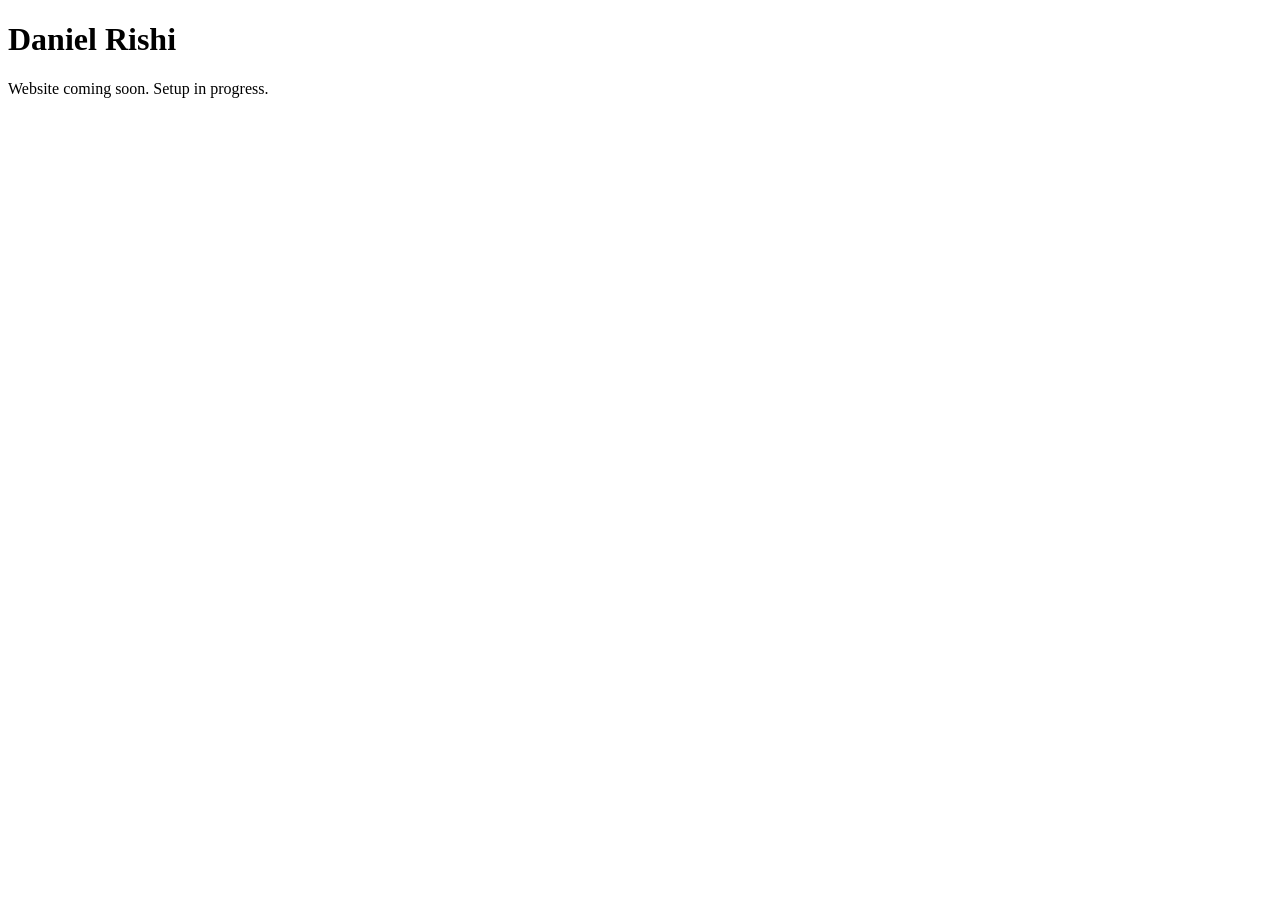
==== index.html @ fc64185b "Create index.html" ====
<!DOCTYPE html>
<html lang="en">
<head>
  <meta charset="UTF-8">
  <title>Daniel Rishi — Coming Soon</title>
</head>
<body>
  <h1>Daniel Rishi</h1>
  <p>Website coming soon. Setup in progress.</p>
</body>
</html>
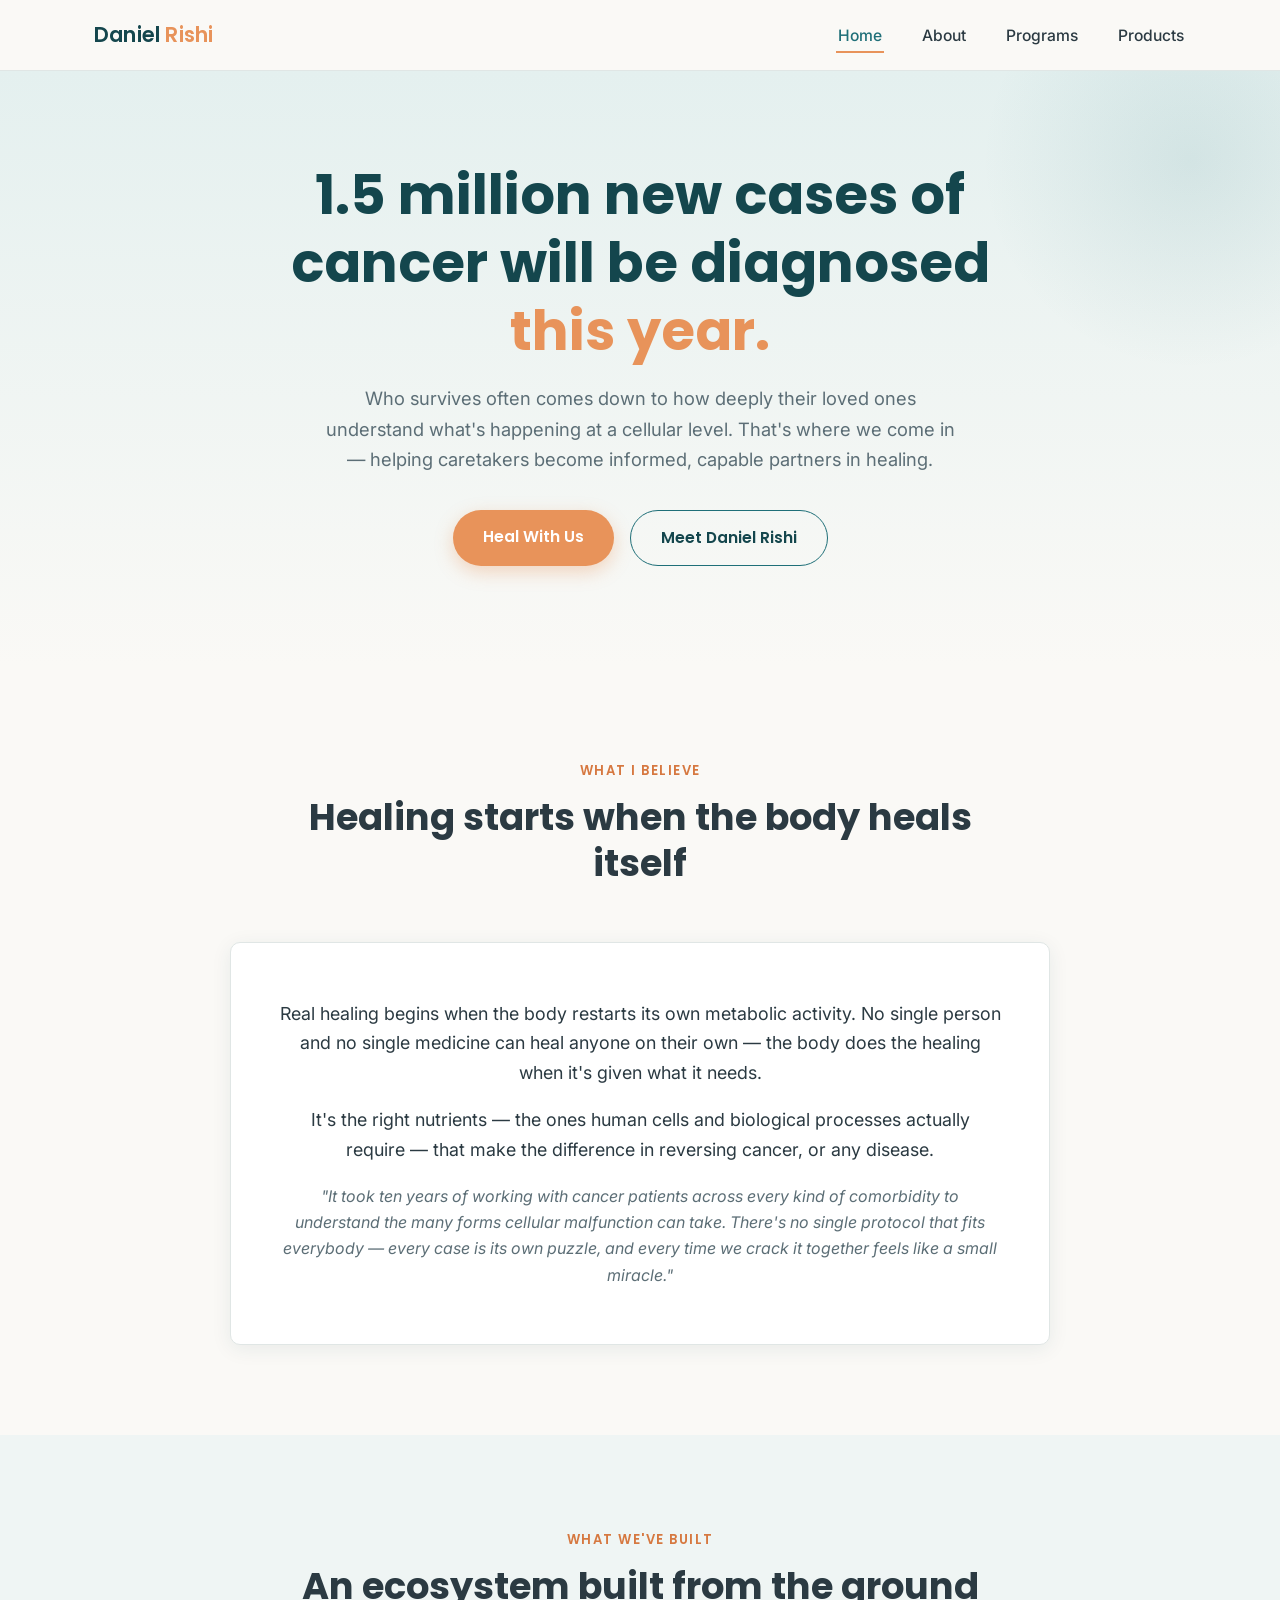
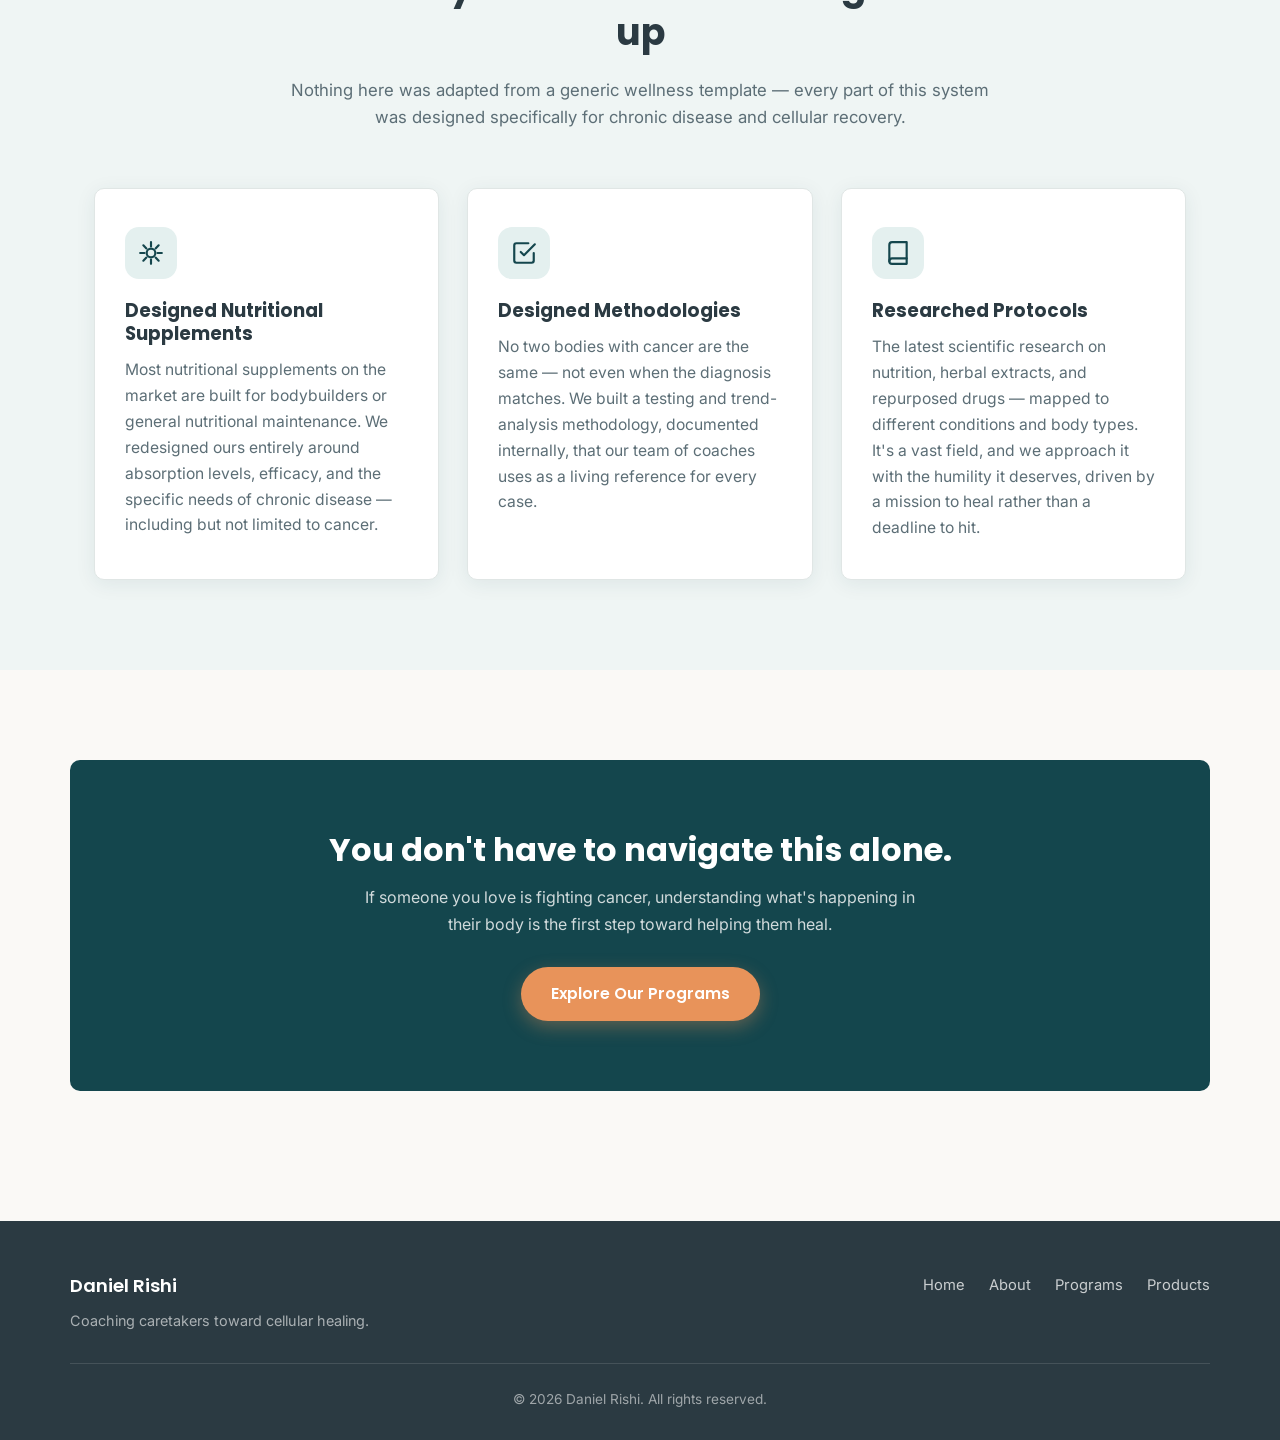
==== commit d3eead4f: "Add files via upload" ====
--- a/index.html
+++ b/index.html
@@ -1,11 +1,123 @@
 <!DOCTYPE html>
 <html lang="en">
 <head>
-  <meta charset="UTF-8">
-  <title>Daniel Rishi — Coming Soon</title>
+<meta charset="UTF-8">
+<meta name="viewport" content="width=device-width, initial-scale=1.0">
+<title>Daniel Rishi | Cancer Coaching &amp; Metabolic Healing</title>
+<meta name="description" content="Daniel Rishi coaches caretakers of cancer patients through metabolic, nutrition-led protocols focused on cellular healing and recovery.">
+<link rel="preconnect" href="https://fonts.googleapis.com">
+<link rel="preconnect" href="https://fonts.gstatic.com" crossorigin>
+<link href="https://fonts.googleapis.com/css2?family=Inter:wght@400;500;600&family=Poppins:wght@500;600;700&display=swap" rel="stylesheet">
+<link rel="stylesheet" href="styles.css">
 </head>
 <body>
-  <h1>Daniel Rishi</h1>
-  <p>Website coming soon. Setup in progress.</p>
+
+<header class="site-header">
+  <div class="nav-wrap">
+    <a href="index.html" class="logo">Daniel <span>Rishi</span></a>
+    <nav>
+      <ul class="nav-links" id="navLinks">
+        <li><a href="index.html" class="active">Home</a></li>
+        <li><a href="about.html">About</a></li>
+        <li><a href="programs.html">Programs</a></li>
+        <li><a href="products.html">Products</a></li>
+      </ul>
+    </nav>
+    <button class="nav-toggle" id="navToggle" aria-label="Toggle menu">
+      <span></span><span></span><span></span>
+    </button>
+  </div>
+</header>
+
+<section class="hero">
+  <div class="hero-inner">
+    <h1 class="hero-stat">1.5 million new cases of cancer will be diagnosed <strong>this year.</strong></h1>
+    <p class="hero-subtext">Who survives often comes down to how deeply their loved ones understand what's happening at a cellular level. That's where we come in — helping caretakers become informed, capable partners in healing.</p>
+    <div class="hero-actions">
+      <a href="programs.html" class="btn btn-primary">Heal With Us</a>
+      <a href="about.html" class="btn btn-outline">Meet Daniel Rishi</a>
+    </div>
+  </div>
+</section>
+
+<section class="section">
+  <div class="container">
+    <div class="section-header">
+      <span class="section-eyebrow">What I Believe</span>
+      <h2>Healing starts when the body heals itself</h2>
+    </div>
+    <div class="belief-card">
+      <p>Real healing begins when the body restarts its own metabolic activity. No single person and no single medicine can heal anyone on their own — the body does the healing when it's given what it needs.</p>
+      <p>It's the right nutrients — the ones human cells and biological processes actually require — that make the difference in reversing cancer, or any disease.</p>
+      <p>"It took ten years of working with cancer patients across every kind of comorbidity to understand the many forms cellular malfunction can take. There's no single protocol that fits everybody — every case is its own puzzle, and every time we crack it together feels like a small miracle."</p>
+    </div>
+  </div>
+</section>
+
+<section class="section section-alt">
+  <div class="container">
+    <div class="section-header">
+      <span class="section-eyebrow">What We've Built</span>
+      <h2>An ecosystem built from the ground up</h2>
+      <p>Nothing here was adapted from a generic wellness template — every part of this system was designed specifically for chronic disease and cellular recovery.</p>
+    </div>
+
+    <div class="ecosystem-grid">
+
+      <div class="eco-card">
+        <div class="eco-icon">
+          <svg viewBox="0 0 24 24" fill="none" stroke-width="2" stroke-linecap="round" stroke-linejoin="round"><path d="M12 2v4M12 18v4M4.93 4.93l2.83 2.83M16.24 16.24l2.83 2.83M2 12h4M18 12h4M4.93 19.07l2.83-2.83M16.24 7.76l2.83-2.83"/><circle cx="12" cy="12" r="4"/></svg>
+        </div>
+        <h3>Designed Nutritional Supplements</h3>
+        <p>Most nutritional supplements on the market are built for bodybuilders or general nutritional maintenance. We redesigned ours entirely around absorption levels, efficacy, and the specific needs of chronic disease — including but not limited to cancer.</p>
+      </div>
+
+      <div class="eco-card">
+        <div class="eco-icon">
+          <svg viewBox="0 0 24 24" fill="none" stroke-width="2" stroke-linecap="round" stroke-linejoin="round"><path d="M9 11l3 3L22 4"/><path d="M21 12v7a2 2 0 01-2 2H5a2 2 0 01-2-2V5a2 2 0 012-2h11"/></svg>
+        </div>
+        <h3>Designed Methodologies</h3>
+        <p>No two bodies with cancer are the same — not even when the diagnosis matches. We built a testing and trend-analysis methodology, documented internally, that our team of coaches uses as a living reference for every case.</p>
+      </div>
+
+      <div class="eco-card">
+        <div class="eco-icon">
+          <svg viewBox="0 0 24 24" fill="none" stroke-width="2" stroke-linecap="round" stroke-linejoin="round"><path d="M4 19.5A2.5 2.5 0 016.5 17H20"/><path d="M6.5 2H20v20H6.5A2.5 2.5 0 014 19.5v-15A2.5 2.5 0 016.5 2z"/></svg>
+        </div>
+        <h3>Researched Protocols</h3>
+        <p>The latest scientific research on nutrition, herbal extracts, and repurposed drugs — mapped to different conditions and body types. It's a vast field, and we approach it with the humility it deserves, driven by a mission to heal rather than a deadline to hit.</p>
+      </div>
+
+    </div>
+  </div>
+</section>
+
+<section class="section">
+  <div class="cta-band">
+    <h2>You don't have to navigate this alone.</h2>
+    <p>If someone you love is fighting cancer, understanding what's happening in their body is the first step toward helping them heal.</p>
+    <a href="programs.html" class="btn btn-primary">Explore Our Programs</a>
+  </div>
+</section>
+
+<footer class="site-footer">
+  <div class="footer-inner">
+    <div>
+      <div class="footer-logo">Daniel Rishi</div>
+      <p style="margin:0; font-size:0.9rem; color:rgba(255,255,255,0.6);">Coaching caretakers toward cellular healing.</p>
+    </div>
+    <ul class="footer-links">
+      <li><a href="index.html">Home</a></li>
+      <li><a href="about.html">About</a></li>
+      <li><a href="programs.html">Programs</a></li>
+      <li><a href="products.html">Products</a></li>
+    </ul>
+  </div>
+  <div class="footer-bottom">
+    &copy; <span id="year"></span> Daniel Rishi. All rights reserved.
+  </div>
+</footer>
+
+<script src="script.js"></script>
 </body>
 </html>
--- a/styles.css
+++ b/styles.css
@@ -0,0 +1,461 @@
+/* ============================================
+   Daniel Rishi — Shared Stylesheet
+   Design direction: Calm & Trustworthy
+   ============================================ */
+
+:root {
+  --color-primary: #1F6F78;
+  --color-primary-dark: #14464D;
+  --color-primary-light: #E4F0EF;
+  --color-secondary: #2B3A42;
+  --color-accent: #E8935A;
+  --color-accent-dark: #D67840;
+  --color-bg: #FAF9F6;
+  --color-bg-alt: #EFF5F4;
+  --color-text: #2B3A42;
+  --color-text-light: #5C6E76;
+  --color-border: #E0E6E5;
+
+  --font-heading: 'Poppins', sans-serif;
+  --font-body: 'Inter', sans-serif;
+
+  --max-width: 1140px;
+  --radius: 10px;
+  --shadow: 0 4px 20px rgba(20, 70, 77, 0.08);
+}
+
+* {
+  box-sizing: border-box;
+}
+
+html {
+  scroll-behavior: smooth;
+}
+
+body {
+  margin: 0;
+  font-family: var(--font-body);
+  color: var(--color-text);
+  background: var(--color-bg);
+  line-height: 1.65;
+  -webkit-font-smoothing: antialiased;
+}
+
+h1, h2, h3, h4 {
+  font-family: var(--font-heading);
+  color: var(--color-secondary);
+  line-height: 1.25;
+  margin: 0 0 0.6em 0;
+}
+
+p {
+  margin: 0 0 1em 0;
+  color: var(--color-text-light);
+}
+
+a {
+  color: var(--color-primary);
+  text-decoration: none;
+}
+
+img {
+  max-width: 100%;
+  display: block;
+}
+
+.container {
+  max-width: var(--max-width);
+  margin: 0 auto;
+  padding: 0 24px;
+}
+
+/* ---------- Header / Nav ---------- */
+
+.site-header {
+  position: sticky;
+  top: 0;
+  z-index: 100;
+  background: rgba(250, 249, 246, 0.92);
+  backdrop-filter: blur(8px);
+  border-bottom: 1px solid var(--color-border);
+}
+
+.nav-wrap {
+  display: flex;
+  align-items: center;
+  justify-content: space-between;
+  padding: 18px 24px;
+  max-width: var(--max-width);
+  margin: 0 auto;
+}
+
+.logo {
+  font-family: var(--font-heading);
+  font-weight: 600;
+  font-size: 1.3rem;
+  color: var(--color-primary-dark);
+  letter-spacing: 0.2px;
+}
+
+.logo span {
+  color: var(--color-accent);
+}
+
+.nav-links {
+  display: flex;
+  gap: 36px;
+  list-style: none;
+  margin: 0;
+  padding: 0;
+}
+
+.nav-links a {
+  font-weight: 500;
+  color: var(--color-secondary);
+  font-size: 0.98rem;
+  padding: 6px 2px;
+  border-bottom: 2px solid transparent;
+  transition: border-color 0.2s ease, color 0.2s ease;
+}
+
+.nav-links a:hover,
+.nav-links a.active {
+  color: var(--color-primary);
+  border-bottom-color: var(--color-accent);
+}
+
+.nav-toggle {
+  display: none;
+  flex-direction: column;
+  gap: 5px;
+  background: none;
+  border: none;
+  cursor: pointer;
+  padding: 4px;
+}
+
+.nav-toggle span {
+  width: 24px;
+  height: 2px;
+  background: var(--color-secondary);
+  border-radius: 2px;
+}
+
+/* ---------- Buttons ---------- */
+
+.btn {
+  display: inline-block;
+  font-family: var(--font-heading);
+  font-weight: 600;
+  font-size: 0.98rem;
+  padding: 14px 30px;
+  border-radius: 50px;
+  cursor: pointer;
+  border: none;
+  transition: transform 0.15s ease, box-shadow 0.15s ease, background 0.15s ease;
+}
+
+.btn-primary {
+  background: var(--color-accent);
+  color: #fff;
+  box-shadow: 0 6px 18px rgba(232, 147, 90, 0.35);
+}
+
+.btn-primary:hover {
+  background: var(--color-accent-dark);
+  transform: translateY(-2px);
+}
+
+.btn-outline {
+  background: transparent;
+  color: var(--color-primary-dark);
+  border: 1.5px solid var(--color-primary);
+}
+
+.btn-outline:hover {
+  background: var(--color-primary-light);
+}
+
+/* ---------- Hero ---------- */
+
+.hero {
+  position: relative;
+  padding: 90px 24px 100px;
+  background: linear-gradient(180deg, var(--color-primary-light) 0%, var(--color-bg) 100%);
+  overflow: hidden;
+}
+
+.hero::before {
+  content: "";
+  position: absolute;
+  top: -120px;
+  right: -120px;
+  width: 420px;
+  height: 420px;
+  border-radius: 50%;
+  background: radial-gradient(circle, rgba(31,111,120,0.10) 0%, rgba(31,111,120,0) 70%);
+}
+
+.hero-inner {
+  max-width: var(--max-width);
+  margin: 0 auto;
+  text-align: center;
+  position: relative;
+}
+
+.hero-stat {
+  display: inline-block;
+  font-family: var(--font-heading);
+  font-weight: 700;
+  font-size: clamp(2.2rem, 5vw, 3.4rem);
+  color: var(--color-primary-dark);
+  margin: 0 0 18px 0;
+  max-width: 780px;
+}
+
+.hero-stat strong {
+  color: var(--color-accent);
+}
+
+.hero-subtext {
+  max-width: 640px;
+  margin: 0 auto 36px auto;
+  font-size: 1.15rem;
+  color: var(--color-text-light);
+}
+
+.hero-actions {
+  display: flex;
+  gap: 16px;
+  justify-content: center;
+  flex-wrap: wrap;
+}
+
+/* ---------- Section generic ---------- */
+
+.section {
+  padding: 90px 24px;
+}
+
+.section-alt {
+  background: var(--color-bg-alt);
+}
+
+.section-header {
+  text-align: center;
+  max-width: 700px;
+  margin: 0 auto 56px auto;
+}
+
+.section-eyebrow {
+  display: inline-block;
+  font-family: var(--font-heading);
+  font-size: 0.82rem;
+  font-weight: 600;
+  letter-spacing: 1.5px;
+  text-transform: uppercase;
+  color: var(--color-accent-dark);
+  margin-bottom: 12px;
+}
+
+.section-header h2 {
+  font-size: clamp(1.7rem, 3vw, 2.3rem);
+}
+
+.section-header p {
+  font-size: 1.05rem;
+}
+
+/* ---------- Belief section ---------- */
+
+.belief-card {
+  max-width: 820px;
+  margin: 0 auto;
+  text-align: center;
+  background: #fff;
+  border: 1px solid var(--color-border);
+  border-radius: var(--radius);
+  padding: 56px 48px;
+  box-shadow: var(--shadow);
+}
+
+.belief-card p {
+  font-size: 1.12rem;
+  color: var(--color-text);
+}
+
+.belief-card p:last-child {
+  margin-bottom: 0;
+  font-style: italic;
+  color: var(--color-text-light);
+  font-size: 1rem;
+}
+
+/* ---------- Ecosystem cards ---------- */
+
+.ecosystem-grid {
+  display: grid;
+  grid-template-columns: repeat(3, 1fr);
+  gap: 28px;
+  max-width: var(--max-width);
+  margin: 0 auto;
+}
+
+.eco-card {
+  background: #fff;
+  border: 1px solid var(--color-border);
+  border-radius: var(--radius);
+  padding: 38px 30px;
+  box-shadow: var(--shadow);
+  transition: transform 0.2s ease;
+}
+
+.eco-card:hover {
+  transform: translateY(-4px);
+}
+
+.eco-icon {
+  width: 52px;
+  height: 52px;
+  border-radius: 14px;
+  background: var(--color-primary-light);
+  display: flex;
+  align-items: center;
+  justify-content: center;
+  margin-bottom: 20px;
+}
+
+.eco-icon svg {
+  width: 26px;
+  height: 26px;
+  stroke: var(--color-primary-dark);
+}
+
+.eco-card h3 {
+  font-size: 1.15rem;
+  margin-bottom: 12px;
+}
+
+.eco-card p {
+  font-size: 0.98rem;
+  margin-bottom: 0;
+}
+
+/* ---------- CTA band ---------- */
+
+.cta-band {
+  background: var(--color-primary-dark);
+  color: #fff;
+  padding: 70px 24px;
+  text-align: center;
+  border-radius: var(--radius);
+  max-width: var(--max-width);
+  margin: 0 auto;
+}
+
+.cta-band h2 {
+  color: #fff;
+  font-size: clamp(1.5rem, 3vw, 2rem);
+  margin-bottom: 14px;
+}
+
+.cta-band p {
+  color: rgba(255,255,255,0.8);
+  max-width: 560px;
+  margin: 0 auto 30px auto;
+}
+
+/* ---------- Footer ---------- */
+
+.site-footer {
+  background: var(--color-secondary);
+  color: rgba(255,255,255,0.75);
+  padding: 50px 24px 30px;
+  margin-top: 40px;
+}
+
+.footer-inner {
+  max-width: var(--max-width);
+  margin: 0 auto;
+  display: flex;
+  justify-content: space-between;
+  flex-wrap: wrap;
+  gap: 24px;
+}
+
+.footer-logo {
+  font-family: var(--font-heading);
+  font-weight: 600;
+  font-size: 1.15rem;
+  color: #fff;
+  margin-bottom: 8px;
+}
+
+.footer-links {
+  list-style: none;
+  display: flex;
+  gap: 24px;
+  padding: 0;
+  margin: 0;
+}
+
+.footer-links a {
+  color: rgba(255,255,255,0.75);
+  font-size: 0.92rem;
+}
+
+.footer-links a:hover {
+  color: #fff;
+}
+
+.footer-bottom {
+  max-width: var(--max-width);
+  margin: 30px auto 0 auto;
+  padding-top: 24px;
+  border-top: 1px solid rgba(255,255,255,0.12);
+  font-size: 0.85rem;
+  text-align: center;
+  color: rgba(255,255,255,0.55);
+}
+
+/* ---------- Responsive ---------- */
+
+@media (max-width: 860px) {
+  .ecosystem-grid {
+    grid-template-columns: 1fr;
+  }
+  .belief-card {
+    padding: 40px 26px;
+  }
+}
+
+@media (max-width: 720px) {
+  .nav-links {
+    position: absolute;
+    top: 100%;
+    left: 0;
+    right: 0;
+    background: var(--color-bg);
+    flex-direction: column;
+    gap: 0;
+    border-bottom: 1px solid var(--color-border);
+    display: none;
+  }
+  .nav-links.open {
+    display: flex;
+  }
+  .nav-links a {
+    display: block;
+    padding: 16px 24px;
+    border-bottom: 1px solid var(--color-border);
+  }
+  .nav-toggle {
+    display: flex;
+  }
+  .hero {
+    padding: 60px 20px 70px;
+  }
+  .section {
+    padding: 60px 20px;
+  }
+}
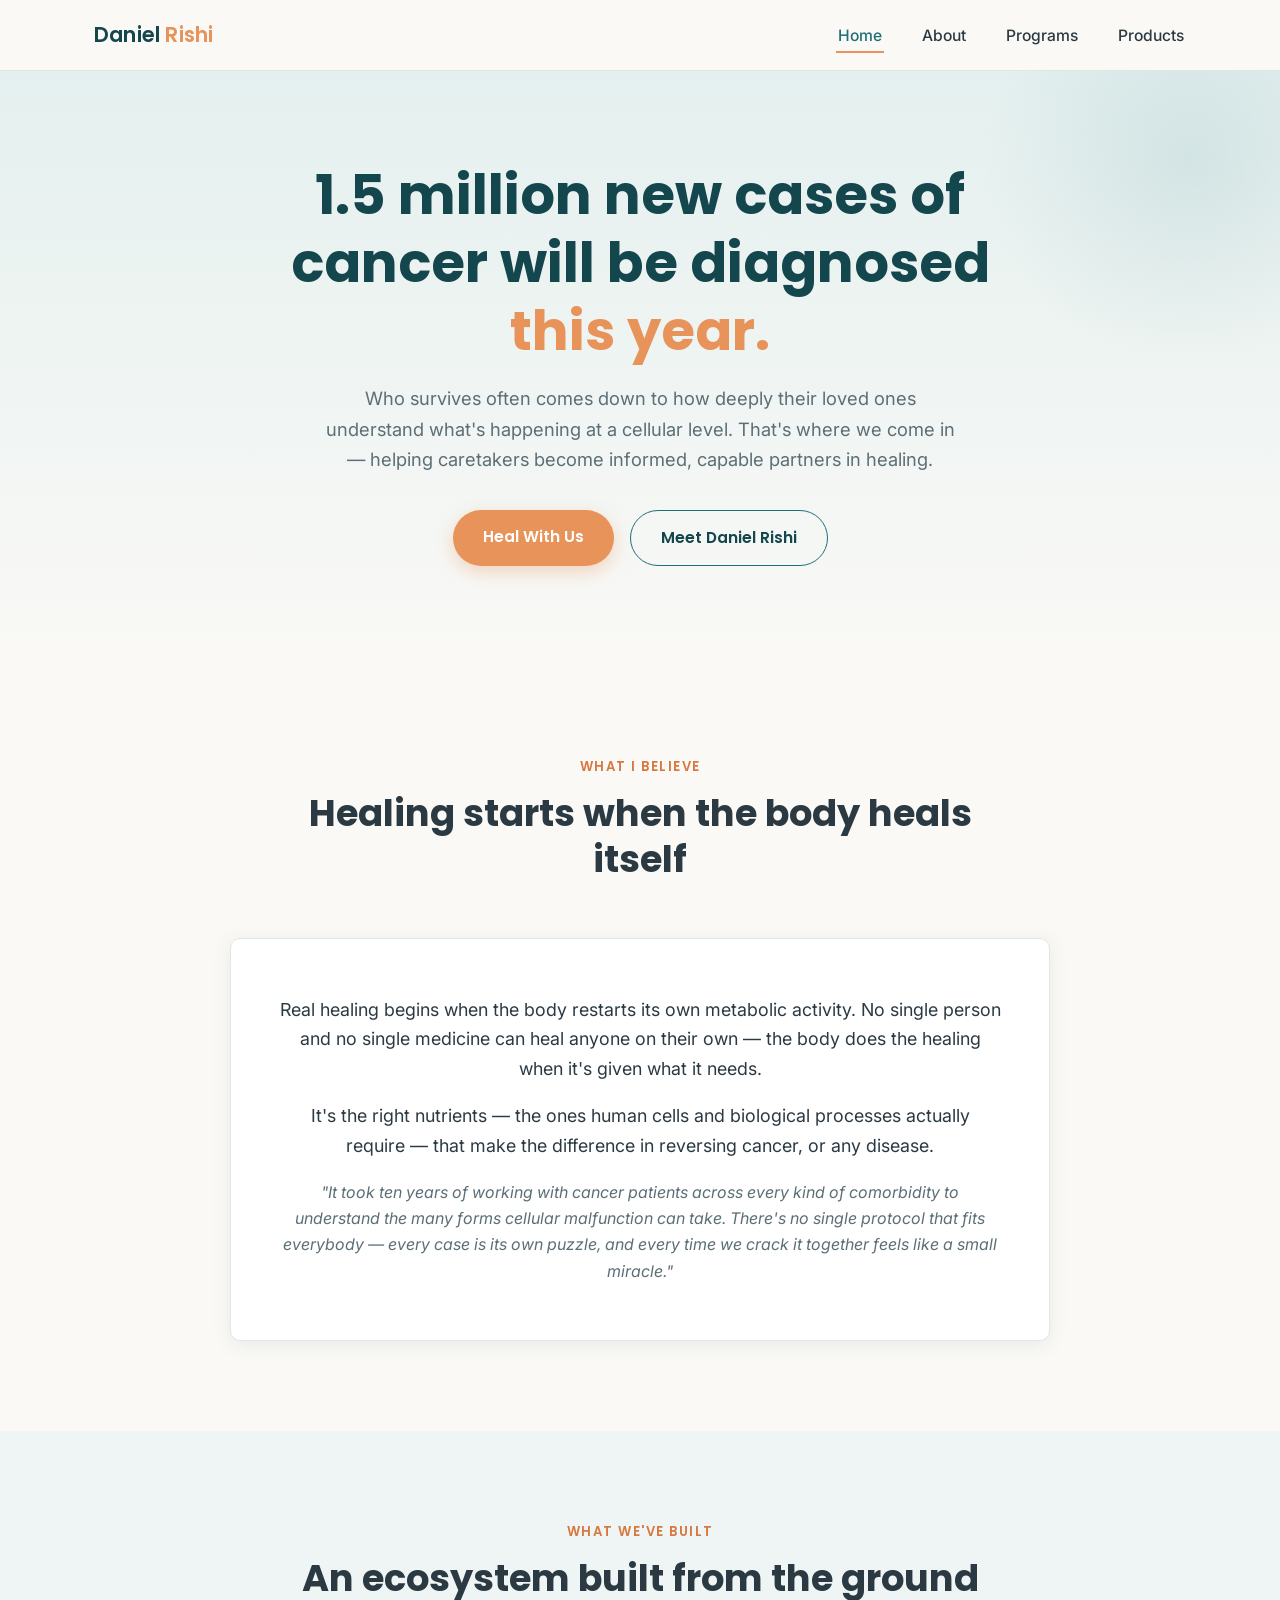
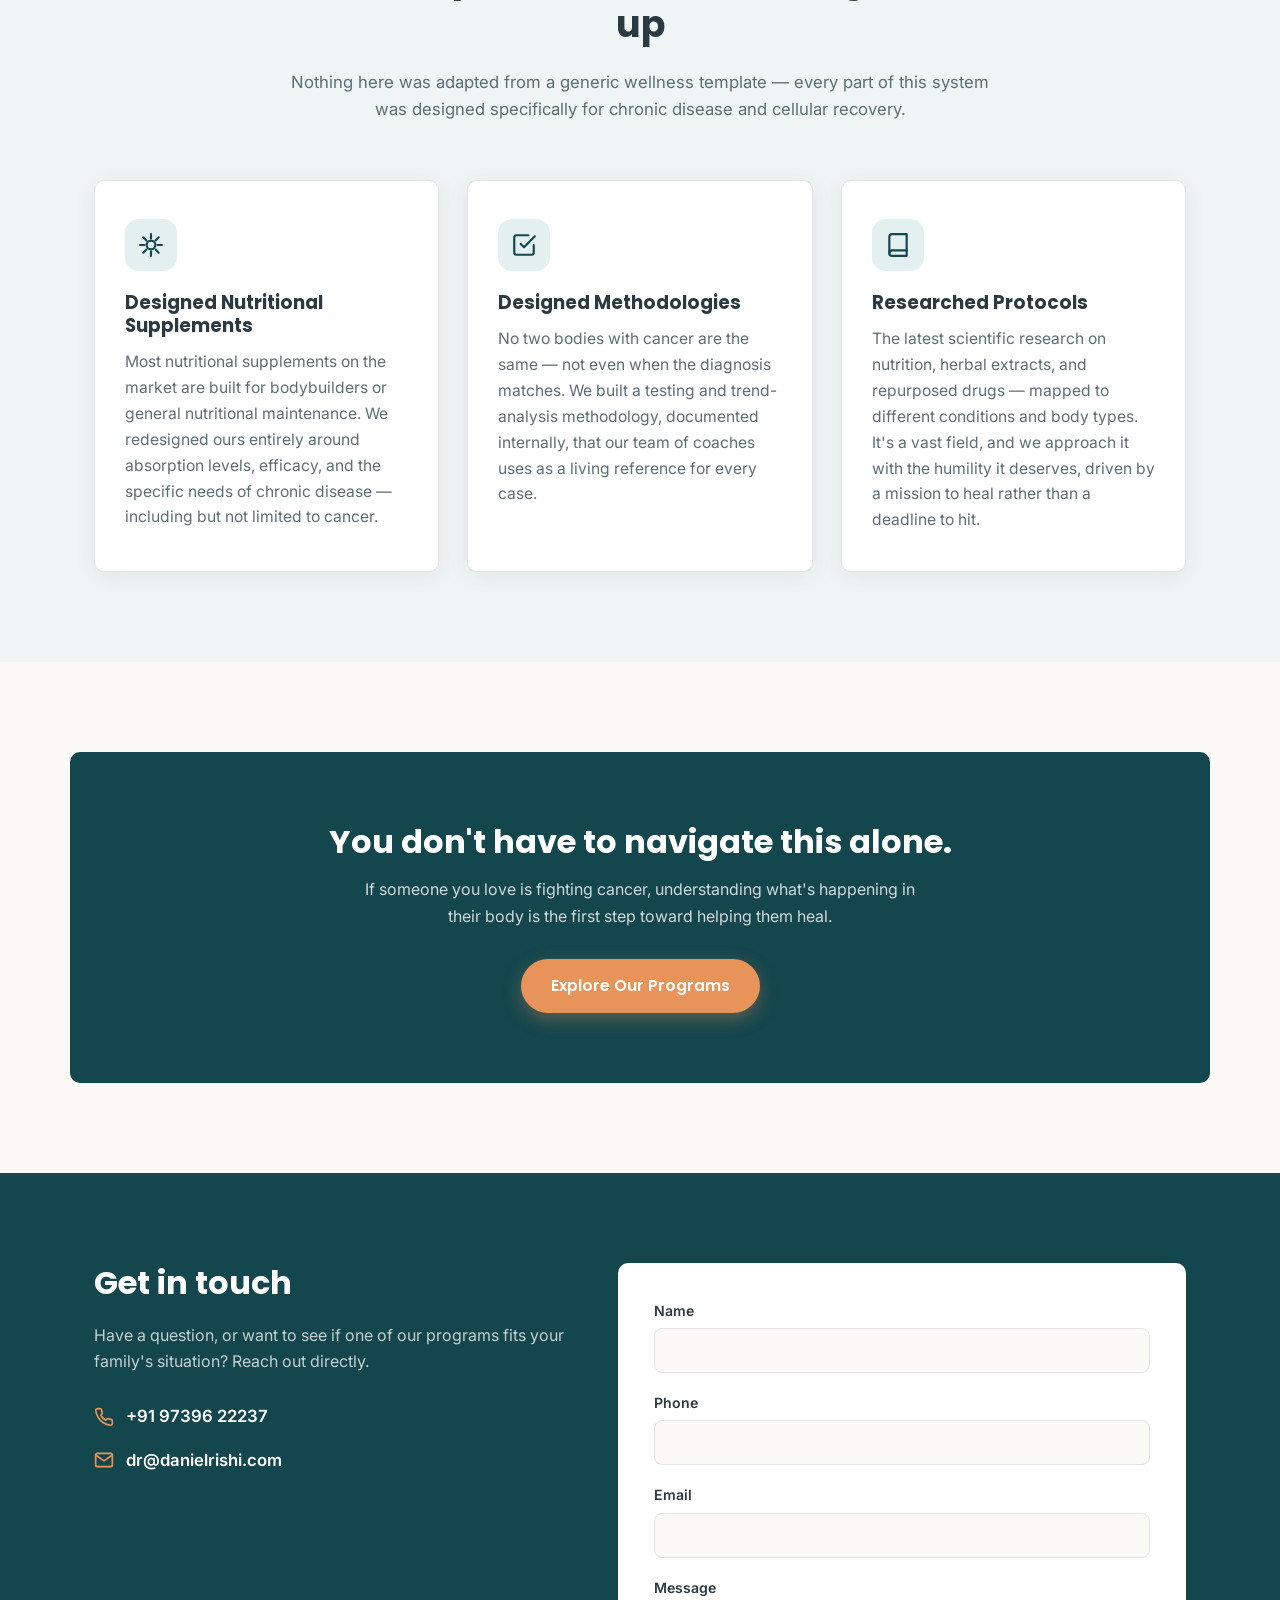
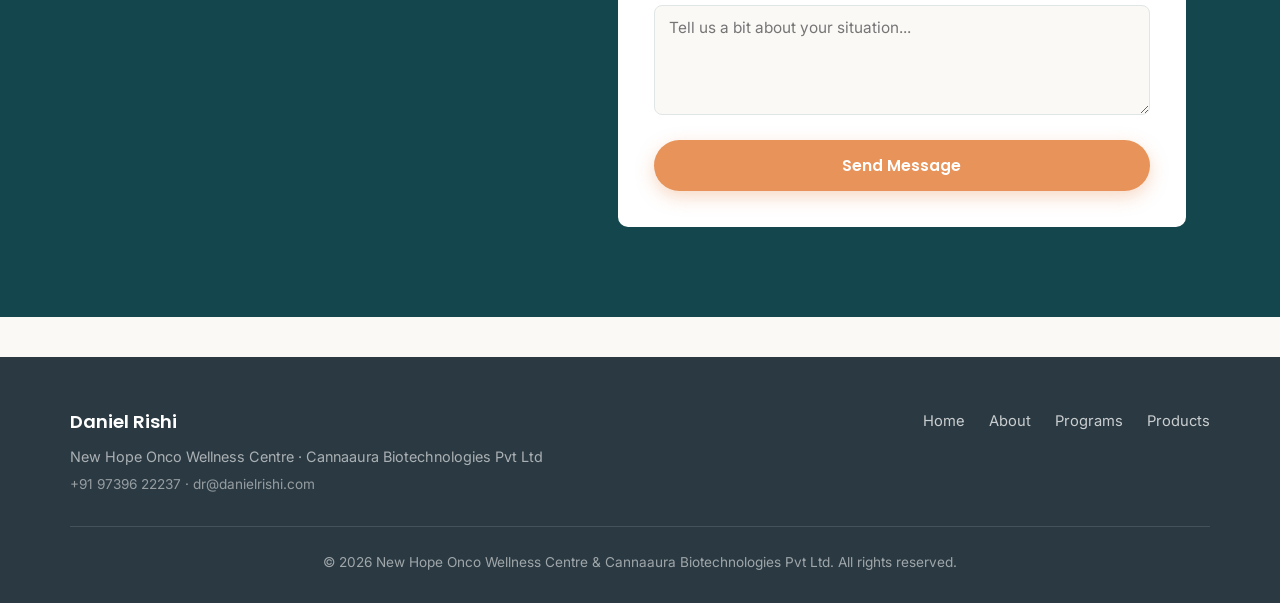
==== commit 005087e7: "Add files via upload" ====
--- a/index.html
+++ b/index.html
@@ -5,6 +5,7 @@
 <meta name="viewport" content="width=device-width, initial-scale=1.0">
 <title>Daniel Rishi | Cancer Coaching &amp; Metabolic Healing</title>
 <meta name="description" content="Daniel Rishi coaches caretakers of cancer patients through metabolic, nutrition-led protocols focused on cellular healing and recovery.">
+<link rel="icon" href="images/favicon.png">
 <link rel="preconnect" href="https://fonts.googleapis.com">
 <link rel="preconnect" href="https://fonts.gstatic.com" crossorigin>
 <link href="https://fonts.googleapis.com/css2?family=Inter:wght@400;500;600&family=Poppins:wght@500;600;700&display=swap" rel="stylesheet">
@@ -100,11 +101,63 @@
   </div>
 </section>
 
+<!-- CONTACT SECTION -->
+<section class="section contact-section" id="contact">
+  <div class="container">
+    <div class="contact-grid">
+      <div class="contact-info">
+        <h2>Get in touch</h2>
+        <p>Have a question, or want to see if one of our programs fits your family's situation? Reach out directly.</p>
+        <ul class="contact-methods">
+          <li>
+            <a href="tel:+919739622237">
+              <svg viewBox="0 0 24 24" fill="none" stroke-width="2" stroke-linecap="round" stroke-linejoin="round"><path d="M22 16.92v3a2 2 0 01-2.18 2 19.79 19.79 0 01-8.63-3.07 19.5 19.5 0 01-6-6 19.79 19.79 0 01-3.07-8.67A2 2 0 014.11 2h3a2 2 0 012 1.72c.127.96.362 1.903.7 2.81a2 2 0 01-.45 2.11L8.09 9.91a16 16 0 006 6l1.27-1.27a2 2 0 012.11-.45c.907.338 1.85.573 2.81.7A2 2 0 0122 16.92z"/></svg>
+              +91 97396 22237
+            </a>
+          </li>
+          <li>
+            <a href="mailto:dr@danielrishi.com">
+              <svg viewBox="0 0 24 24" fill="none" stroke-width="2" stroke-linecap="round" stroke-linejoin="round"><path d="M4 4h16c1.1 0 2 .9 2 2v12c0 1.1-.9 2-2 2H4c-1.1 0-2-.9-2-2V6c0-1.1.9-2 2-2z"/><polyline points="22,6 12,13 2,6"/></svg>
+              dr@danielrishi.com
+            </a>
+          </li>
+        </ul>
+      </div>
+      <div class="contact-form">
+        <form id="contactForm">
+          <input type="hidden" name="access_key" value="YOUR_WEB3FORMS_ACCESS_KEY">
+          <input type="hidden" name="subject" value="New contact request from danielrishi.com — Home page">
+          <input type="hidden" name="from_name" value="danielrishi.com website">
+          <div class="form-row">
+            <label for="name">Name</label>
+            <input type="text" id="name" name="name" required>
+          </div>
+          <div class="form-row">
+            <label for="phone">Phone</label>
+            <input type="tel" id="phone" name="phone" required>
+          </div>
+          <div class="form-row">
+            <label for="email">Email</label>
+            <input type="email" id="email" name="email" required>
+          </div>
+          <div class="form-row">
+            <label for="message">Message</label>
+            <textarea id="message" name="message" placeholder="Tell us a bit about your situation..."></textarea>
+          </div>
+          <button type="submit" class="btn btn-primary form-submit">Send Message</button>
+          <p class="form-status" id="formStatus"></p>
+        </form>
+      </div>
+    </div>
+  </div>
+</section>
+
 <footer class="site-footer">
   <div class="footer-inner">
     <div>
       <div class="footer-logo">Daniel Rishi</div>
-      <p style="margin:0; font-size:0.9rem; color:rgba(255,255,255,0.6);">Coaching caretakers toward cellular healing.</p>
+      <p style="margin:0 0 4px 0; font-size:0.9rem; color:rgba(255,255,255,0.6);">New Hope Onco Wellness Centre · Cannaaura Biotechnologies Pvt Ltd</p>
+      <p style="margin:0; font-size:0.85rem; color:rgba(255,255,255,0.5);">+91 97396 22237 · dr@danielrishi.com</p>
     </div>
     <ul class="footer-links">
       <li><a href="index.html">Home</a></li>
@@ -114,7 +167,7 @@
     </ul>
   </div>
   <div class="footer-bottom">
-    &copy; <span id="year"></span> Daniel Rishi. All rights reserved.
+    &copy; <span id="year"></span> New Hope Onco Wellness Centre &amp; Cannaaura Biotechnologies Pvt Ltd. All rights reserved.
   </div>
 </footer>
 
--- a/styles.css
+++ b/styles.css
@@ -248,7 +248,7 @@
 }
 
 .section-eyebrow {
-  display: inline-block;
+  display: block;
   font-family: var(--font-heading);
   font-size: 0.82rem;
   font-weight: 600;
@@ -426,6 +426,392 @@
   }
   .belief-card {
     padding: 40px 26px;
+  }
+}
+
+/* ============================================
+   Image frames — fixed aspect ratio containers.
+   Any uploaded photo (any original size) will
+   crop-to-fill via object-fit and never break
+   the layout. Swap the <img src> only.
+   ============================================ */
+
+.img-frame {
+  position: relative;
+  width: 100%;
+  overflow: hidden;
+  border-radius: var(--radius);
+  background: var(--color-bg-alt);
+  box-shadow: var(--shadow);
+}
+
+.img-frame img {
+  width: 100%;
+  height: 100%;
+  object-fit: cover;
+  object-position: center;
+  display: block;
+}
+
+.img-frame--portrait { aspect-ratio: 4 / 5; }
+.img-frame--square    { aspect-ratio: 1 / 1; }
+.img-frame--landscape { aspect-ratio: 16 / 9; }
+.img-frame--wide      { aspect-ratio: 4 / 3; }
+
+/* ---------- About page ---------- */
+
+.about-hero {
+  display: grid;
+  grid-template-columns: minmax(0, 380px) 1fr;
+  gap: 56px;
+  align-items: center;
+  max-width: var(--max-width);
+  margin: 0 auto;
+}
+
+.about-hero .eyebrow-tag {
+  display: inline-block;
+  font-family: var(--font-heading);
+  font-size: 0.82rem;
+  font-weight: 600;
+  letter-spacing: 1.5px;
+  text-transform: uppercase;
+  color: var(--color-accent-dark);
+  margin-bottom: 14px;
+}
+
+.about-hero h1 {
+  font-size: clamp(1.9rem, 4vw, 2.6rem);
+}
+
+.story-row {
+  display: grid;
+  grid-template-columns: minmax(0, 340px) 1fr;
+  gap: 48px;
+  align-items: center;
+  max-width: var(--max-width);
+  margin: 0 auto 80px auto;
+}
+
+.story-row.reverse {
+  grid-template-columns: 1fr minmax(0, 340px);
+}
+
+.story-row.reverse .img-frame {
+  order: 2;
+}
+
+.story-row .story-year {
+  display: inline-block;
+  font-family: var(--font-heading);
+  font-weight: 700;
+  font-size: 0.9rem;
+  color: #fff;
+  background: var(--color-primary);
+  padding: 4px 14px;
+  border-radius: 50px;
+  margin-bottom: 14px;
+}
+
+.story-row h3 {
+  font-size: 1.4rem;
+}
+
+.entities-grid {
+  display: grid;
+  grid-template-columns: repeat(2, 1fr);
+  gap: 28px;
+  max-width: var(--max-width);
+  margin: 0 auto;
+}
+
+.entity-card {
+  background: #fff;
+  border: 1px solid var(--color-border);
+  border-radius: var(--radius);
+  padding: 36px 32px;
+  box-shadow: var(--shadow);
+}
+
+.entity-card .entity-label {
+  display: inline-block;
+  font-family: var(--font-heading);
+  font-size: 0.78rem;
+  font-weight: 600;
+  letter-spacing: 1px;
+  text-transform: uppercase;
+  color: var(--color-primary);
+  background: var(--color-primary-light);
+  padding: 4px 12px;
+  border-radius: 50px;
+  margin-bottom: 14px;
+}
+
+.entity-card h3 {
+  font-size: 1.2rem;
+  margin-bottom: 10px;
+}
+
+.pull-quote {
+  max-width: 780px;
+  margin: 0 auto;
+  text-align: center;
+  font-family: var(--font-heading);
+  font-size: clamp(1.3rem, 2.6vw, 1.7rem);
+  font-weight: 500;
+  color: var(--color-primary-dark);
+  line-height: 1.5;
+  position: relative;
+  padding: 0 20px;
+}
+
+/* ---------- Programs page ---------- */
+
+.pricing-grid {
+  display: grid;
+  grid-template-columns: repeat(2, 1fr);
+  gap: 32px;
+  max-width: 920px;
+  margin: 0 auto;
+}
+
+.pricing-card {
+  background: #fff;
+  border: 1px solid var(--color-border);
+  border-radius: var(--radius);
+  padding: 40px 34px;
+  box-shadow: var(--shadow);
+  display: flex;
+  flex-direction: column;
+}
+
+.pricing-card.featured {
+  border: 2px solid var(--color-primary);
+  position: relative;
+}
+
+.pricing-card .plan-tag {
+  display: inline-block;
+  font-family: var(--font-heading);
+  font-size: 0.78rem;
+  font-weight: 600;
+  letter-spacing: 1px;
+  text-transform: uppercase;
+  color: var(--color-accent-dark);
+  margin-bottom: 10px;
+}
+
+.pricing-card h3 {
+  font-size: 1.35rem;
+  margin-bottom: 4px;
+}
+
+.price-tag {
+  font-family: var(--font-heading);
+  font-weight: 700;
+  font-size: 2.1rem;
+  color: var(--color-primary-dark);
+  margin: 14px 0 4px 0;
+}
+
+.price-tag span {
+  font-size: 0.95rem;
+  font-weight: 500;
+  color: var(--color-text-light);
+  white-space: nowrap;
+}
+
+.plan-note {
+  font-size: 0.9rem;
+  color: var(--color-text-light);
+  margin-bottom: 22px;
+}
+
+.plan-list {
+  list-style: none;
+  margin: 0 0 28px 0;
+  padding: 0;
+  flex-grow: 1;
+}
+
+.plan-list li {
+  display: flex;
+  gap: 10px;
+  align-items: flex-start;
+  margin-bottom: 14px;
+  font-size: 0.96rem;
+  color: var(--color-text);
+}
+
+.plan-list li svg {
+  flex-shrink: 0;
+  width: 20px;
+  height: 20px;
+  margin-top: 2px;
+  stroke: var(--color-primary);
+}
+
+.plan-list li.excluded svg {
+  stroke: var(--color-text-light);
+}
+
+.plan-list li.excluded {
+  color: var(--color-text-light);
+}
+
+.info-note {
+  background: var(--color-bg-alt);
+  border-radius: var(--radius);
+  padding: 28px 32px;
+  max-width: 920px;
+  margin: 40px auto 0 auto;
+  font-size: 0.95rem;
+}
+
+.info-note h4 {
+  font-size: 1rem;
+  margin-bottom: 10px;
+}
+
+.info-note ul {
+  margin: 0;
+  padding-left: 20px;
+  color: var(--color-text-light);
+}
+
+.info-note li {
+  margin-bottom: 6px;
+}
+
+/* ---------- Contact section (all pages) ---------- */
+
+.contact-section {
+  background: var(--color-primary-dark);
+}
+
+.contact-grid {
+  display: grid;
+  grid-template-columns: 1fr 1.2fr;
+  gap: 50px;
+  max-width: var(--max-width);
+  margin: 0 auto;
+}
+
+.contact-info h2 {
+  color: #fff;
+  font-size: clamp(1.5rem, 3vw, 2rem);
+}
+
+.contact-info p {
+  color: rgba(255,255,255,0.75);
+}
+
+.contact-methods {
+  list-style: none;
+  margin: 28px 0 0 0;
+  padding: 0;
+}
+
+.contact-methods li {
+  margin-bottom: 16px;
+}
+
+.contact-methods a {
+  color: #fff;
+  font-weight: 600;
+  font-size: 1.05rem;
+  display: flex;
+  align-items: center;
+  gap: 12px;
+}
+
+.contact-methods svg {
+  width: 20px;
+  height: 20px;
+  stroke: var(--color-accent);
+  flex-shrink: 0;
+}
+
+.contact-form {
+  background: #fff;
+  border-radius: var(--radius);
+  padding: 36px;
+}
+
+.form-row {
+  margin-bottom: 18px;
+}
+
+.form-row label {
+  display: block;
+  font-size: 0.88rem;
+  font-weight: 600;
+  color: var(--color-secondary);
+  margin-bottom: 6px;
+}
+
+.form-row input,
+.form-row textarea {
+  width: 100%;
+  padding: 12px 14px;
+  border: 1px solid var(--color-border);
+  border-radius: 8px;
+  font-family: var(--font-body);
+  font-size: 0.96rem;
+  color: var(--color-text);
+  background: var(--color-bg);
+}
+
+.form-row input:focus,
+.form-row textarea:focus {
+  outline: none;
+  border-color: var(--color-primary);
+}
+
+.form-row textarea {
+  resize: vertical;
+  min-height: 110px;
+}
+
+.form-submit {
+  width: 100%;
+  text-align: center;
+  border: none;
+}
+
+.form-status {
+  margin-top: 14px;
+  font-size: 0.92rem;
+  display: none;
+}
+
+.form-status.success {
+  display: block;
+  color: var(--color-primary-dark);
+}
+
+.form-status.error {
+  display: block;
+  color: #B3441E;
+}
+
+@media (max-width: 900px) {
+  .about-hero,
+  .story-row,
+  .story-row.reverse,
+  .contact-grid {
+    grid-template-columns: 1fr;
+  }
+  .story-row.reverse .img-frame {
+    order: 0;
+  }
+  .about-hero .img-frame {
+    max-width: 320px;
+    margin: 0 auto;
+  }
+  .entities-grid,
+  .pricing-grid {
+    grid-template-columns: 1fr;
   }
 }
 
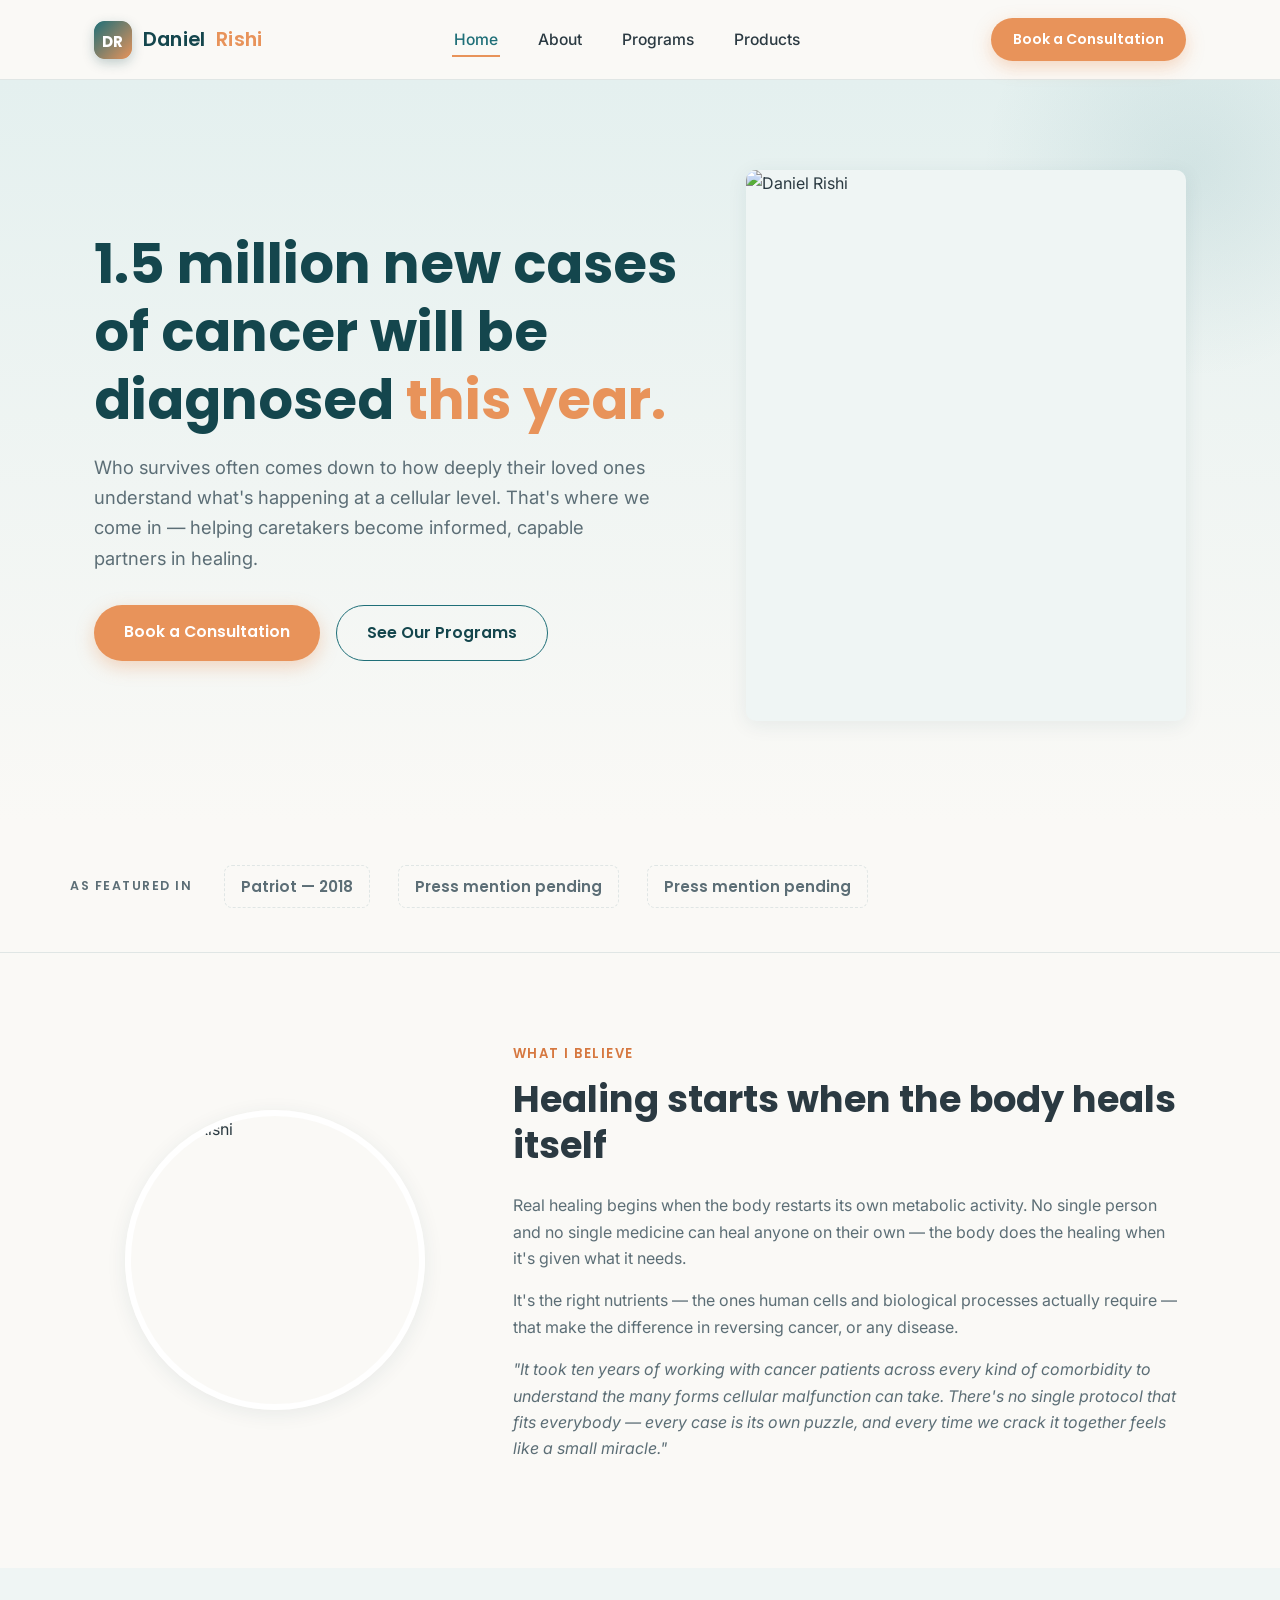
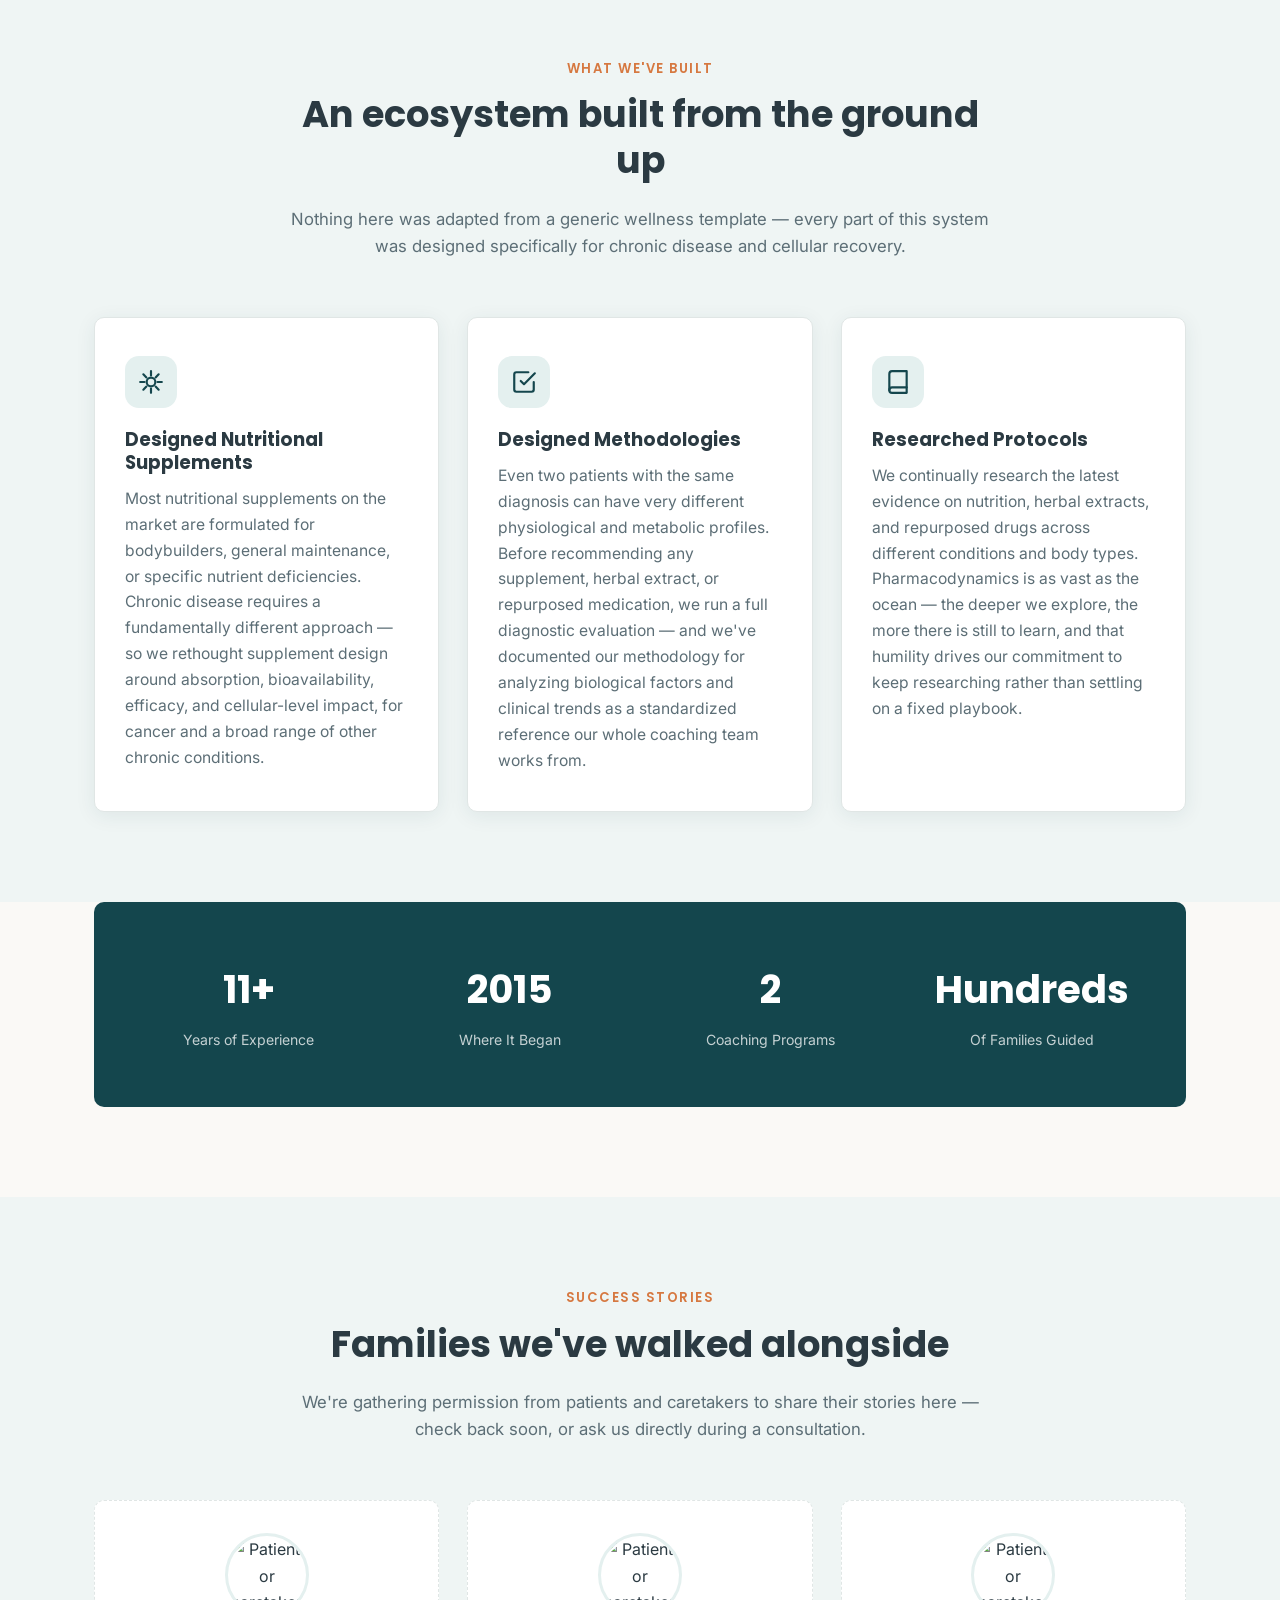
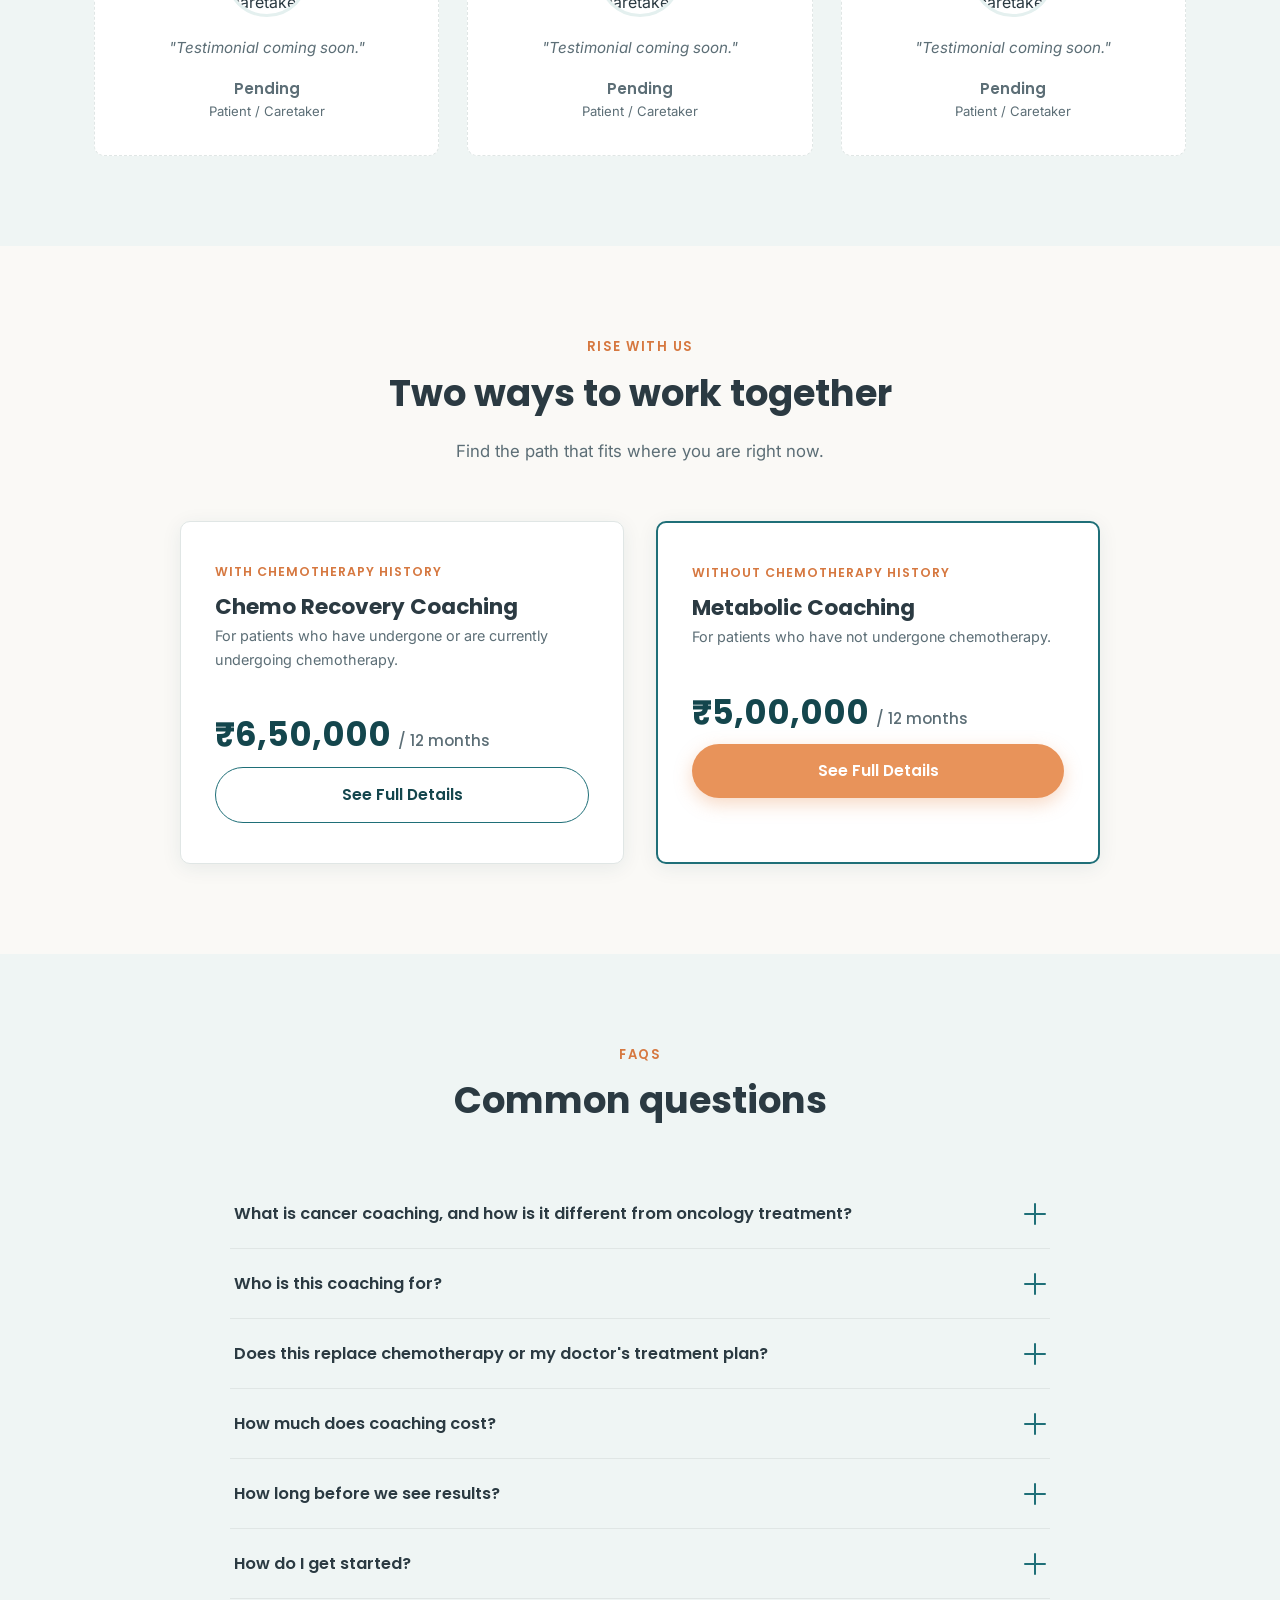
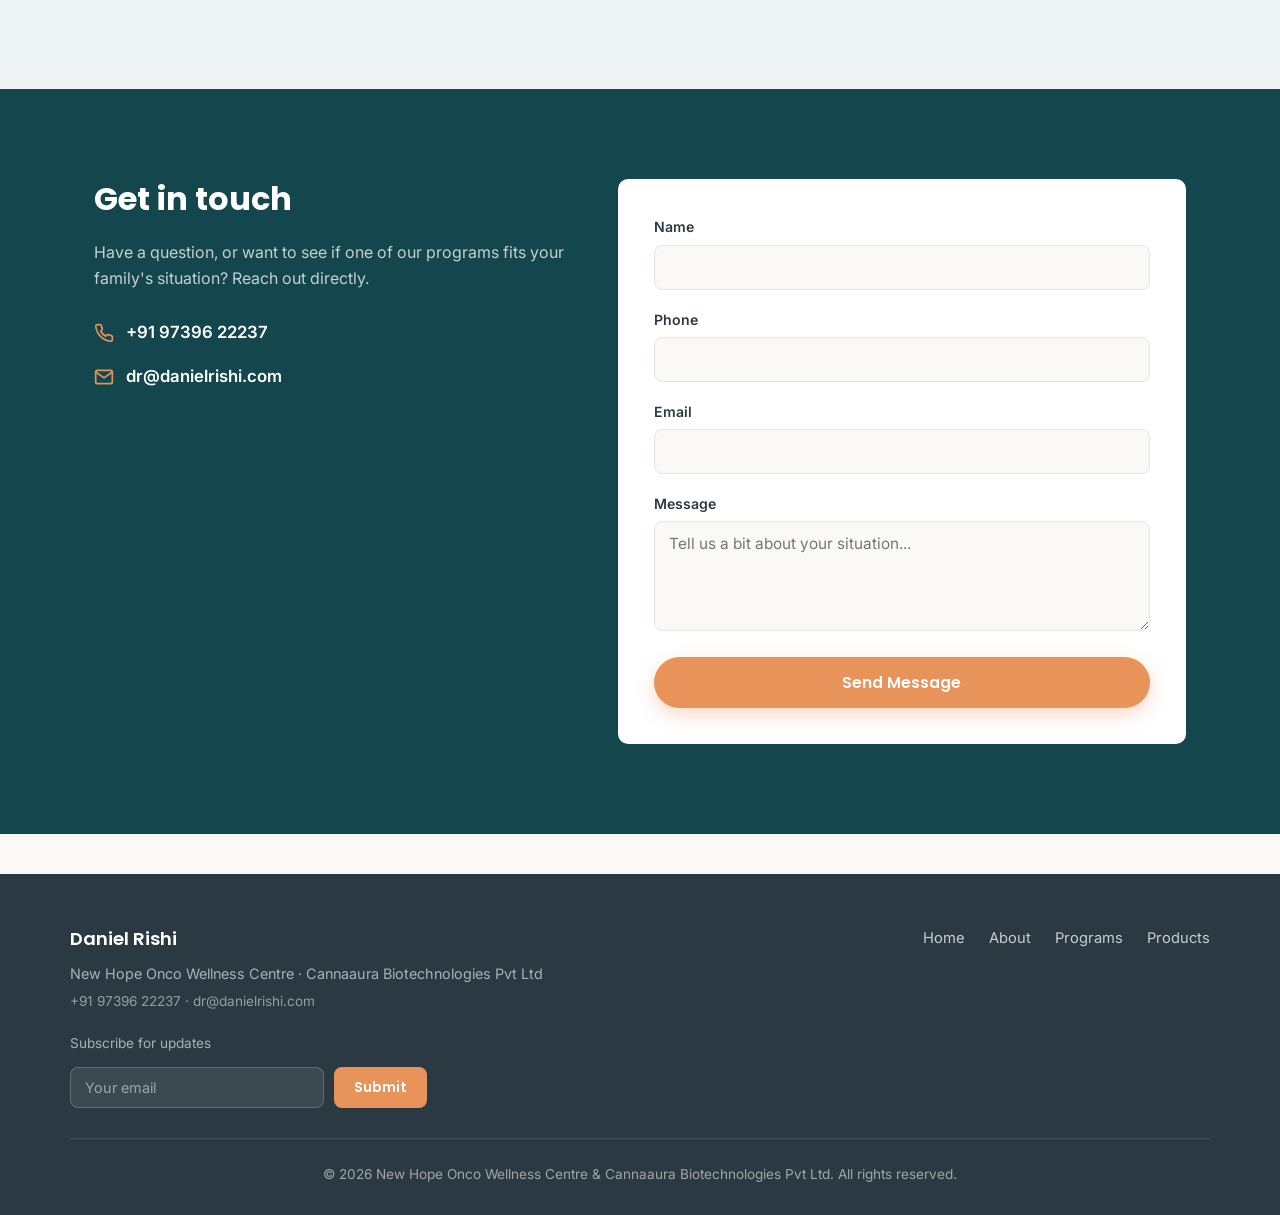
==== commit d4a2d356: "Add files via upload" ====
--- a/index.html
+++ b/index.html
@@ -6,6 +6,7 @@
 <title>Daniel Rishi | Cancer Coaching &amp; Metabolic Healing</title>
 <meta name="description" content="Daniel Rishi coaches caretakers of cancer patients through metabolic, nutrition-led protocols focused on cellular healing and recovery.">
 <link rel="icon" href="images/favicon.png">
+<meta property="og:image" content="images/og-share-image.jpg">
 <link rel="preconnect" href="https://fonts.googleapis.com">
 <link rel="preconnect" href="https://fonts.gstatic.com" crossorigin>
 <link href="https://fonts.googleapis.com/css2?family=Inter:wght@400;500;600&family=Poppins:wght@500;600;700&display=swap" rel="stylesheet">
@@ -15,7 +16,14 @@
 
 <header class="site-header">
   <div class="nav-wrap">
-    <a href="index.html" class="logo">Daniel <span>Rishi</span></a>
+    <a href="index.html" class="logo">
+      <svg class="logo-badge" viewBox="0 0 40 40" width="38" height="38" xmlns="http://www.w3.org/2000/svg" aria-hidden="true">
+        <defs><linearGradient id="g1" x1="0" y1="0" x2="1" y2="1"><stop offset="0" stop-color="#1F6F78"/><stop offset="1" stop-color="#E8935A"/></linearGradient></defs>
+        <rect width="40" height="40" rx="11" fill="url(#g1)"/>
+        <text x="20" y="27" font-family="Poppins, sans-serif" font-weight="700" font-size="16" fill="#fff" text-anchor="middle">DR</text>
+      </svg>
+      Daniel <span>Rishi</span>
+    </a>
     <nav>
       <ul class="nav-links" id="navLinks">
         <li><a href="index.html" class="active">Home</a></li>
@@ -24,33 +32,57 @@
         <li><a href="products.html">Products</a></li>
       </ul>
     </nav>
-    <button class="nav-toggle" id="navToggle" aria-label="Toggle menu">
-      <span></span><span></span><span></span>
-    </button>
+    <div style="display:flex; align-items:center; gap:16px;">
+      <a href="#contact" class="btn btn-primary header-cta" style="padding:10px 22px; font-size:0.88rem;">Book a Consultation</a>
+      <button class="nav-toggle" id="navToggle" aria-label="Toggle menu">
+        <span></span><span></span><span></span>
+      </button>
+    </div>
   </div>
 </header>
 
 <section class="hero">
-  <div class="hero-inner">
-    <h1 class="hero-stat">1.5 million new cases of cancer will be diagnosed <strong>this year.</strong></h1>
-    <p class="hero-subtext">Who survives often comes down to how deeply their loved ones understand what's happening at a cellular level. That's where we come in — helping caretakers become informed, capable partners in healing.</p>
-    <div class="hero-actions">
-      <a href="programs.html" class="btn btn-primary">Heal With Us</a>
-      <a href="about.html" class="btn btn-outline">Meet Daniel Rishi</a>
-    </div>
-  </div>
-</section>
+  <div class="hero-split container">
+    <div>
+      <h1 class="hero-stat">1.5 million new cases of cancer will be diagnosed <strong>this year.</strong></h1>
+      <p class="hero-subtext">Who survives often comes down to how deeply their loved ones understand what's happening at a cellular level. That's where we come in — helping caretakers become informed, capable partners in healing.</p>
+      <div class="hero-actions">
+        <a href="#contact" class="btn btn-primary">Book a Consultation</a>
+        <a href="programs.html" class="btn btn-outline">See Our Programs</a>
+      </div>
+    </div>
+    <div class="img-frame img-frame--portrait">
+      <img src="images/hero-daniel.jpg" alt="Daniel Rishi">
+    </div>
+  </div>
+</section>
+
+<div class="press-bar">
+  <div class="press-bar-inner">
+    <span class="press-bar-label">As Featured In</span>
+    <div class="press-items">
+      <span class="press-item">Patriot — 2018</span>
+      <span class="press-item">Press mention pending</span>
+      <span class="press-item">Press mention pending</span>
+    </div>
+  </div>
+</div>
 
 <section class="section">
   <div class="container">
-    <div class="section-header">
-      <span class="section-eyebrow">What I Believe</span>
-      <h2>Healing starts when the body heals itself</h2>
-    </div>
-    <div class="belief-card">
-      <p>Real healing begins when the body restarts its own metabolic activity. No single person and no single medicine can heal anyone on their own — the body does the healing when it's given what it needs.</p>
-      <p>It's the right nutrients — the ones human cells and biological processes actually require — that make the difference in reversing cancer, or any disease.</p>
-      <p>"It took ten years of working with cancer patients across every kind of comorbidity to understand the many forms cellular malfunction can take. There's no single protocol that fits everybody — every case is its own puzzle, and every time we crack it together feels like a small miracle."</p>
+    <div class="belief-split">
+      <div class="belief-photo">
+        <img src="images/belief-daniel.jpg" alt="Daniel Rishi">
+      </div>
+      <div>
+        <div class="section-header">
+          <span class="section-eyebrow">What I Believe</span>
+          <h2>Healing starts when the body heals itself</h2>
+        </div>
+        <p>Real healing begins when the body restarts its own metabolic activity. No single person and no single medicine can heal anyone on their own — the body does the healing when it's given what it needs.</p>
+        <p>It's the right nutrients — the ones human cells and biological processes actually require — that make the difference in reversing cancer, or any disease.</p>
+        <p style="font-style:italic;">"It took ten years of working with cancer patients across every kind of comorbidity to understand the many forms cellular malfunction can take. There's no single protocol that fits everybody — every case is its own puzzle, and every time we crack it together feels like a small miracle."</p>
+      </div>
     </div>
   </div>
 </section>
@@ -70,7 +102,7 @@
           <svg viewBox="0 0 24 24" fill="none" stroke-width="2" stroke-linecap="round" stroke-linejoin="round"><path d="M12 2v4M12 18v4M4.93 4.93l2.83 2.83M16.24 16.24l2.83 2.83M2 12h4M18 12h4M4.93 19.07l2.83-2.83M16.24 7.76l2.83-2.83"/><circle cx="12" cy="12" r="4"/></svg>
         </div>
         <h3>Designed Nutritional Supplements</h3>
-        <p>Most nutritional supplements on the market are built for bodybuilders or general nutritional maintenance. We redesigned ours entirely around absorption levels, efficacy, and the specific needs of chronic disease — including but not limited to cancer.</p>
+        <p>Most nutritional supplements on the market are formulated for bodybuilders, general maintenance, or specific nutrient deficiencies. Chronic disease requires a fundamentally different approach — so we rethought supplement design around absorption, bioavailability, efficacy, and cellular-level impact, for cancer and a broad range of other chronic conditions.</p>
       </div>
 
       <div class="eco-card">
@@ -78,7 +110,7 @@
           <svg viewBox="0 0 24 24" fill="none" stroke-width="2" stroke-linecap="round" stroke-linejoin="round"><path d="M9 11l3 3L22 4"/><path d="M21 12v7a2 2 0 01-2 2H5a2 2 0 01-2-2V5a2 2 0 012-2h11"/></svg>
         </div>
         <h3>Designed Methodologies</h3>
-        <p>No two bodies with cancer are the same — not even when the diagnosis matches. We built a testing and trend-analysis methodology, documented internally, that our team of coaches uses as a living reference for every case.</p>
+        <p>Even two patients with the same diagnosis can have very different physiological and metabolic profiles. Before recommending any supplement, herbal extract, or repurposed medication, we run a full diagnostic evaluation — and we've documented our methodology for analyzing biological factors and clinical trends as a standardized reference our whole coaching team works from.</p>
       </div>
 
       <div class="eco-card">
@@ -86,18 +118,124 @@
           <svg viewBox="0 0 24 24" fill="none" stroke-width="2" stroke-linecap="round" stroke-linejoin="round"><path d="M4 19.5A2.5 2.5 0 016.5 17H20"/><path d="M6.5 2H20v20H6.5A2.5 2.5 0 014 19.5v-15A2.5 2.5 0 016.5 2z"/></svg>
         </div>
         <h3>Researched Protocols</h3>
-        <p>The latest scientific research on nutrition, herbal extracts, and repurposed drugs — mapped to different conditions and body types. It's a vast field, and we approach it with the humility it deserves, driven by a mission to heal rather than a deadline to hit.</p>
-      </div>
-
+        <p>We continually research the latest evidence on nutrition, herbal extracts, and repurposed drugs across different conditions and body types. Pharmacodynamics is as vast as the ocean — the deeper we explore, the more there is still to learn, and that humility drives our commitment to keep researching rather than settling on a fixed playbook.</p>
+      </div>
+
+    </div>
+  </div>
+</section>
+
+<section class="section" style="padding-top:0;">
+  <div class="container">
+    <div class="stats-bar">
+      <div class="stat-tile">
+        <div class="stat-number">11+</div>
+        <div class="stat-label">Years of Experience</div>
+      </div>
+      <div class="stat-tile">
+        <div class="stat-number">2015</div>
+        <div class="stat-label">Where It Began</div>
+      </div>
+      <div class="stat-tile">
+        <div class="stat-number">2</div>
+        <div class="stat-label">Coaching Programs</div>
+      </div>
+      <div class="stat-tile">
+        <div class="stat-number">Hundreds</div>
+        <div class="stat-label">Of Families Guided</div>
+      </div>
+    </div>
+  </div>
+</section>
+
+<section class="section section-alt">
+  <div class="container">
+    <div class="section-header">
+      <span class="section-eyebrow">Success Stories</span>
+      <h2>Families we've walked alongside</h2>
+      <p>We're gathering permission from patients and caretakers to share their stories here — check back soon, or ask us directly during a consultation.</p>
+    </div>
+    <div class="stories-grid">
+      <div class="story-card pending">
+        <div class="avatar-frame"><img src="images/testimonial-1.jpg" alt="Patient or caretaker"></div>
+        <p class="story-quote">"Testimonial coming soon."</p>
+        <div class="story-name">Pending</div>
+        <div class="story-role">Patient / Caretaker</div>
+      </div>
+      <div class="story-card pending">
+        <div class="avatar-frame"><img src="images/testimonial-2.jpg" alt="Patient or caretaker"></div>
+        <p class="story-quote">"Testimonial coming soon."</p>
+        <div class="story-name">Pending</div>
+        <div class="story-role">Patient / Caretaker</div>
+      </div>
+      <div class="story-card pending">
+        <div class="avatar-frame"><img src="images/testimonial-3.jpg" alt="Patient or caretaker"></div>
+        <p class="story-quote">"Testimonial coming soon."</p>
+        <div class="story-name">Pending</div>
+        <div class="story-role">Patient / Caretaker</div>
+      </div>
     </div>
   </div>
 </section>
 
 <section class="section">
-  <div class="cta-band">
-    <h2>You don't have to navigate this alone.</h2>
-    <p>If someone you love is fighting cancer, understanding what's happening in their body is the first step toward helping them heal.</p>
-    <a href="programs.html" class="btn btn-primary">Explore Our Programs</a>
+  <div class="container">
+    <div class="section-header">
+      <span class="section-eyebrow">Rise With Us</span>
+      <h2>Two ways to work together</h2>
+      <p>Find the path that fits where you are right now.</p>
+    </div>
+    <div class="pricing-grid">
+      <div class="pricing-card">
+        <span class="plan-tag">With Chemotherapy History</span>
+        <h3>Chemo Recovery Coaching</h3>
+        <p class="plan-note">For patients who have undergone or are currently undergoing chemotherapy.</p>
+        <div class="price-tag">₹6,50,000 <span>/ 12 months</span></div>
+        <a href="programs.html" class="btn btn-outline" style="text-align:center;">See Full Details</a>
+      </div>
+      <div class="pricing-card featured">
+        <span class="plan-tag">Without Chemotherapy History</span>
+        <h3>Metabolic Coaching</h3>
+        <p class="plan-note">For patients who have not undergone chemotherapy.</p>
+        <div class="price-tag">₹5,00,000 <span>/ 12 months</span></div>
+        <a href="programs.html" class="btn btn-primary" style="text-align:center;">See Full Details</a>
+      </div>
+    </div>
+  </div>
+</section>
+
+<section class="section section-alt">
+  <div class="container">
+    <div class="section-header">
+      <span class="section-eyebrow">FAQs</span>
+      <h2>Common questions</h2>
+    </div>
+    <div class="faq-list">
+      <div class="faq-item">
+        <button class="faq-question">What is cancer coaching, and how is it different from oncology treatment? <span class="faq-icon"></span></button>
+        <div class="faq-answer"><p>Cancer coaching focuses on the metabolic, nutritional, and lifestyle factors that support a patient's own healing capacity. It works alongside oncology treatment, not in place of it — your oncologist remains responsible for your medical treatment plan.</p></div>
+      </div>
+      <div class="faq-item">
+        <button class="faq-question">Who is this coaching for? <span class="faq-icon"></span></button>
+        <div class="faq-answer"><p>Caretakers and patients who want additional, structured support alongside their existing medical care — whether currently undergoing chemotherapy or not.</p></div>
+      </div>
+      <div class="faq-item">
+        <button class="faq-question">Does this replace chemotherapy or my doctor's treatment plan? <span class="faq-icon"></span></button>
+        <div class="faq-answer"><p>No. This is a coaching and wellness support service designed to work alongside your treating oncologist or physician, not replace them. Please continue regular consultation with your medical team throughout.</p></div>
+      </div>
+      <div class="faq-item">
+        <button class="faq-question">How much does coaching cost? <span class="faq-icon"></span></button>
+        <div class="faq-answer"><p>We offer two 12-month subscription programs depending on chemotherapy history. Visit our <a href="programs.html">Programs page</a> for full pricing and what's included.</p></div>
+      </div>
+      <div class="faq-item">
+        <button class="faq-question">How long before we see results? <span class="faq-icon"></span></button>
+        <div class="faq-answer"><p>Every case is different — recovery depends on the individual's condition and consistency. This is a months-long commitment, not an overnight fix.</p></div>
+      </div>
+      <div class="faq-item">
+        <button class="faq-question">How do I get started? <span class="faq-icon"></span></button>
+        <div class="faq-answer"><p>Reach out through the contact form below, by phone, or by email. We'll walk you through an initial health evaluation to see which program fits.</p></div>
+      </div>
+    </div>
   </div>
 </section>
 
@@ -158,6 +296,16 @@
       <div class="footer-logo">Daniel Rishi</div>
       <p style="margin:0 0 4px 0; font-size:0.9rem; color:rgba(255,255,255,0.6);">New Hope Onco Wellness Centre · Cannaaura Biotechnologies Pvt Ltd</p>
       <p style="margin:0; font-size:0.85rem; color:rgba(255,255,255,0.5);">+91 97396 22237 · dr@danielrishi.com</p>
+      <div class="newsletter">
+        <p style="margin:0; font-size:0.85rem; color:rgba(255,255,255,0.6);">Subscribe for updates</p>
+        <form class="newsletter-form" id="newsletterForm">
+          <input type="hidden" name="access_key" value="YOUR_WEB3FORMS_ACCESS_KEY">
+          <input type="hidden" name="subject" value="New newsletter signup from danielrishi.com">
+          <input type="email" name="email" placeholder="Your email" required>
+          <button type="submit">Submit</button>
+        </form>
+        <p class="form-status" id="newsletterStatus" style="color:rgba(255,255,255,0.7);"></p>
+      </div>
     </div>
     <ul class="footer-links">
       <li><a href="index.html">Home</a></li>
--- a/styles.css
+++ b/styles.css
@@ -90,15 +90,45 @@
 }
 
 .logo {
-  font-family: var(--font-heading);
-  font-weight: 600;
-  font-size: 1.3rem;
+  display: flex;
+  align-items: center;
+  gap: 11px;
+  font-family: var(--font-heading);
+  font-weight: 600;
+  font-size: 1.22rem;
   color: var(--color-primary-dark);
   letter-spacing: 0.2px;
 }
 
 .logo span {
   color: var(--color-accent);
+}
+
+.logo-badge {
+  width: 38px;
+  height: 38px;
+  border-radius: 11px;
+  flex-shrink: 0;
+  background: linear-gradient(135deg, var(--color-primary) 0%, var(--color-accent) 100%);
+  display: flex;
+  align-items: center;
+  justify-content: center;
+  color: #fff;
+  font-family: var(--font-heading);
+  font-weight: 700;
+  font-size: 0.95rem;
+  letter-spacing: 0.5px;
+  box-shadow: 0 4px 12px rgba(20, 70, 77, 0.25);
+}
+
+.header-cta {
+  display: inline-block;
+}
+
+@media (max-width: 900px) {
+  .header-cta {
+    display: none !important;
+  }
 }
 
 .nav-links {
@@ -845,3 +875,427 @@
     padding: 60px 20px;
   }
 }
+
+/* ============================================
+   Home page — Rajiv-style sections
+   ============================================ */
+
+/* ---------- Hero split (photo + headline) ---------- */
+
+.hero-split {
+  display: grid;
+  grid-template-columns: 1.15fr 0.85fr;
+  gap: 56px;
+  align-items: center;
+  max-width: var(--max-width);
+  margin: 0 auto;
+  text-align: left;
+}
+
+.hero-split .hero-stat {
+  max-width: none;
+  display: block;
+  text-align: left;
+}
+
+.hero-split .hero-subtext {
+  margin: 0 0 32px 0;
+  text-align: left;
+  max-width: 560px;
+}
+
+.hero-split .hero-actions {
+  justify-content: flex-start;
+}
+
+/* ---------- Press / "As Featured In" bar ---------- */
+
+.press-bar {
+  padding: 44px 24px;
+  border-bottom: 1px solid var(--color-border);
+}
+
+.press-bar-inner {
+  max-width: var(--max-width);
+  margin: 0 auto;
+  display: flex;
+  align-items: center;
+  gap: 32px;
+  flex-wrap: wrap;
+}
+
+.press-bar-label {
+  font-family: var(--font-heading);
+  font-size: 0.78rem;
+  font-weight: 600;
+  letter-spacing: 1.5px;
+  text-transform: uppercase;
+  color: var(--color-text-light);
+  flex-shrink: 0;
+}
+
+.press-items {
+  display: flex;
+  align-items: center;
+  gap: 28px;
+  flex-wrap: wrap;
+}
+
+.press-item {
+  font-family: var(--font-heading);
+  font-weight: 600;
+  font-size: 0.95rem;
+  color: var(--color-text-light);
+  border: 1px dashed var(--color-border);
+  padding: 8px 16px;
+  border-radius: 8px;
+}
+
+/* ---------- Belief split (circular photo + text) ---------- */
+
+.belief-split {
+  display: grid;
+  grid-template-columns: 0.7fr 1.3fr;
+  gap: 56px;
+  align-items: center;
+  max-width: var(--max-width);
+  margin: 0 auto;
+}
+
+.belief-photo {
+  width: 100%;
+  max-width: 300px;
+  aspect-ratio: 1 / 1;
+  border-radius: 50%;
+  overflow: hidden;
+  margin: 0 auto;
+  box-shadow: var(--shadow);
+  border: 6px solid #fff;
+}
+
+.belief-photo img {
+  width: 100%;
+  height: 100%;
+  object-fit: cover;
+}
+
+.belief-split .section-header {
+  text-align: left;
+  margin: 0 0 24px 0;
+  max-width: none;
+}
+
+/* ---------- Stats bar ---------- */
+
+.stats-bar {
+  background: var(--color-primary-dark);
+  border-radius: var(--radius);
+  padding: 56px 40px;
+  max-width: var(--max-width);
+  margin: 0 auto;
+  display: grid;
+  grid-template-columns: repeat(4, 1fr);
+  gap: 32px;
+  text-align: center;
+}
+
+.stat-tile .stat-number {
+  font-family: var(--font-heading);
+  font-weight: 700;
+  font-size: clamp(1.8rem, 3vw, 2.4rem);
+  color: #fff;
+  margin-bottom: 6px;
+}
+
+.stat-tile .stat-number.pending {
+  color: rgba(255, 255, 255, 0.4);
+  font-size: clamp(1.3rem, 2vw, 1.6rem);
+  border: 1px dashed rgba(255,255,255,0.35);
+  border-radius: 8px;
+  padding: 4px 10px;
+  display: inline-block;
+}
+
+.stat-tile .stat-label {
+  font-size: 0.88rem;
+  color: rgba(255, 255, 255, 0.75);
+}
+
+/* ---------- Success stories ---------- */
+
+.stories-grid {
+  display: grid;
+  grid-template-columns: repeat(3, 1fr);
+  gap: 28px;
+  max-width: var(--max-width);
+  margin: 0 auto;
+}
+
+.story-card {
+  background: #fff;
+  border: 1px solid var(--color-border);
+  border-radius: var(--radius);
+  padding: 32px 28px;
+  box-shadow: var(--shadow);
+  text-align: center;
+}
+
+.story-card .avatar-frame {
+  width: 84px;
+  height: 84px;
+  border-radius: 50%;
+  overflow: hidden;
+  margin: 0 auto 18px auto;
+  border: 3px solid var(--color-primary-light);
+}
+
+.story-card .avatar-frame img {
+  width: 100%;
+  height: 100%;
+  object-fit: cover;
+}
+
+.story-card .story-quote {
+  font-size: 0.95rem;
+  font-style: italic;
+  color: var(--color-text);
+  margin-bottom: 16px;
+}
+
+.story-card .story-name {
+  font-family: var(--font-heading);
+  font-weight: 600;
+  color: var(--color-primary-dark);
+  font-size: 0.95rem;
+}
+
+.story-card .story-role {
+  font-size: 0.82rem;
+  color: var(--color-text-light);
+}
+
+.story-card.pending .story-quote,
+.story-card.pending .story-name,
+.story-card.pending .story-role {
+  color: var(--color-text-light);
+}
+
+.story-card.pending {
+  border-style: dashed;
+  box-shadow: none;
+}
+
+/* ---------- FAQ accordion ---------- */
+
+.faq-list {
+  max-width: 820px;
+  margin: 0 auto;
+}
+
+.faq-item {
+  border-bottom: 1px solid var(--color-border);
+}
+
+.faq-question {
+  width: 100%;
+  background: none;
+  border: none;
+  text-align: left;
+  padding: 22px 4px;
+  display: flex;
+  justify-content: space-between;
+  align-items: center;
+  gap: 20px;
+  cursor: pointer;
+  font-family: var(--font-heading);
+  font-weight: 600;
+  font-size: 1.02rem;
+  color: var(--color-secondary);
+}
+
+.faq-question .faq-icon {
+  flex-shrink: 0;
+  width: 22px;
+  height: 22px;
+  position: relative;
+}
+
+.faq-question .faq-icon::before,
+.faq-question .faq-icon::after {
+  content: "";
+  position: absolute;
+  background: var(--color-primary);
+  border-radius: 2px;
+  transition: transform 0.2s ease;
+}
+
+.faq-question .faq-icon::before {
+  top: 50%;
+  left: 0;
+  width: 100%;
+  height: 2px;
+  transform: translateY(-50%);
+}
+
+.faq-question .faq-icon::after {
+  left: 50%;
+  top: 0;
+  width: 2px;
+  height: 100%;
+  transform: translateX(-50%);
+}
+
+.faq-item.open .faq-icon::after {
+  transform: translateX(-50%) rotate(90deg);
+  opacity: 0;
+}
+
+.faq-answer {
+  max-height: 0;
+  overflow: hidden;
+  transition: max-height 0.25s ease;
+}
+
+.faq-answer p {
+  padding: 0 4px 22px 4px;
+  margin: 0;
+  font-size: 0.96rem;
+}
+
+/* ---------- Newsletter (footer) ---------- */
+
+.newsletter {
+  margin-top: 20px;
+}
+
+.newsletter-form {
+  display: flex;
+  gap: 10px;
+  margin-top: 12px;
+  max-width: 340px;
+}
+
+.newsletter-form input {
+  flex-grow: 1;
+  padding: 10px 14px;
+  border-radius: 8px;
+  border: 1px solid rgba(255,255,255,0.2);
+  background: rgba(255,255,255,0.08);
+  color: #fff;
+  font-family: var(--font-body);
+  font-size: 0.9rem;
+}
+
+.newsletter-form input::placeholder {
+  color: rgba(255,255,255,0.5);
+}
+
+.newsletter-form button {
+  padding: 10px 20px;
+  border-radius: 8px;
+  border: none;
+  background: var(--color-accent);
+  color: #fff;
+  font-family: var(--font-heading);
+  font-weight: 600;
+  font-size: 0.88rem;
+  cursor: pointer;
+  flex-shrink: 0;
+}
+
+/* ---------- Products page ---------- */
+
+.product-grid {
+  display: grid;
+  grid-template-columns: repeat(2, 1fr);
+  gap: 32px;
+  max-width: var(--max-width);
+  margin: 0 auto;
+}
+
+.product-card {
+  background: #fff;
+  border: 1px solid var(--color-border);
+  border-radius: var(--radius);
+  overflow: hidden;
+  box-shadow: var(--shadow);
+  display: flex;
+  flex-direction: column;
+}
+
+.product-card .img-frame {
+  border-radius: 0;
+  box-shadow: none;
+}
+
+.product-card-body {
+  padding: 30px 28px;
+  display: flex;
+  flex-direction: column;
+  flex-grow: 1;
+}
+
+.product-card-body .product-tag {
+  display: inline-block;
+  font-family: var(--font-heading);
+  font-size: 0.76rem;
+  font-weight: 600;
+  letter-spacing: 1px;
+  text-transform: uppercase;
+  color: var(--color-primary);
+  background: var(--color-primary-light);
+  padding: 4px 12px;
+  border-radius: 50px;
+  margin-bottom: 12px;
+  width: fit-content;
+}
+
+.product-card-body h3 {
+  font-size: 1.2rem;
+  margin-bottom: 10px;
+}
+
+.product-card-body p {
+  flex-grow: 1;
+}
+
+@media (max-width: 900px) {
+  .hero-split,
+  .belief-split {
+    grid-template-columns: 1fr;
+    text-align: center;
+  }
+  .hero-split .hero-stat,
+  .hero-split .hero-subtext {
+    text-align: center;
+    margin-left: auto;
+    margin-right: auto;
+  }
+  .hero-split .hero-actions {
+    justify-content: center;
+  }
+  .hero-split {
+    text-align: center;
+  }
+  .hero-split .img-frame {
+    max-width: 320px;
+    margin: 0 auto;
+  }
+  .belief-split .section-header {
+    text-align: center;
+  }
+  .stats-bar {
+    grid-template-columns: repeat(2, 1fr);
+  }
+  .stories-grid,
+  .product-grid {
+    grid-template-columns: 1fr;
+  }
+}
+
+@media (max-width: 560px) {
+  .stats-bar {
+    grid-template-columns: 1fr;
+    padding: 40px 28px;
+  }
+}
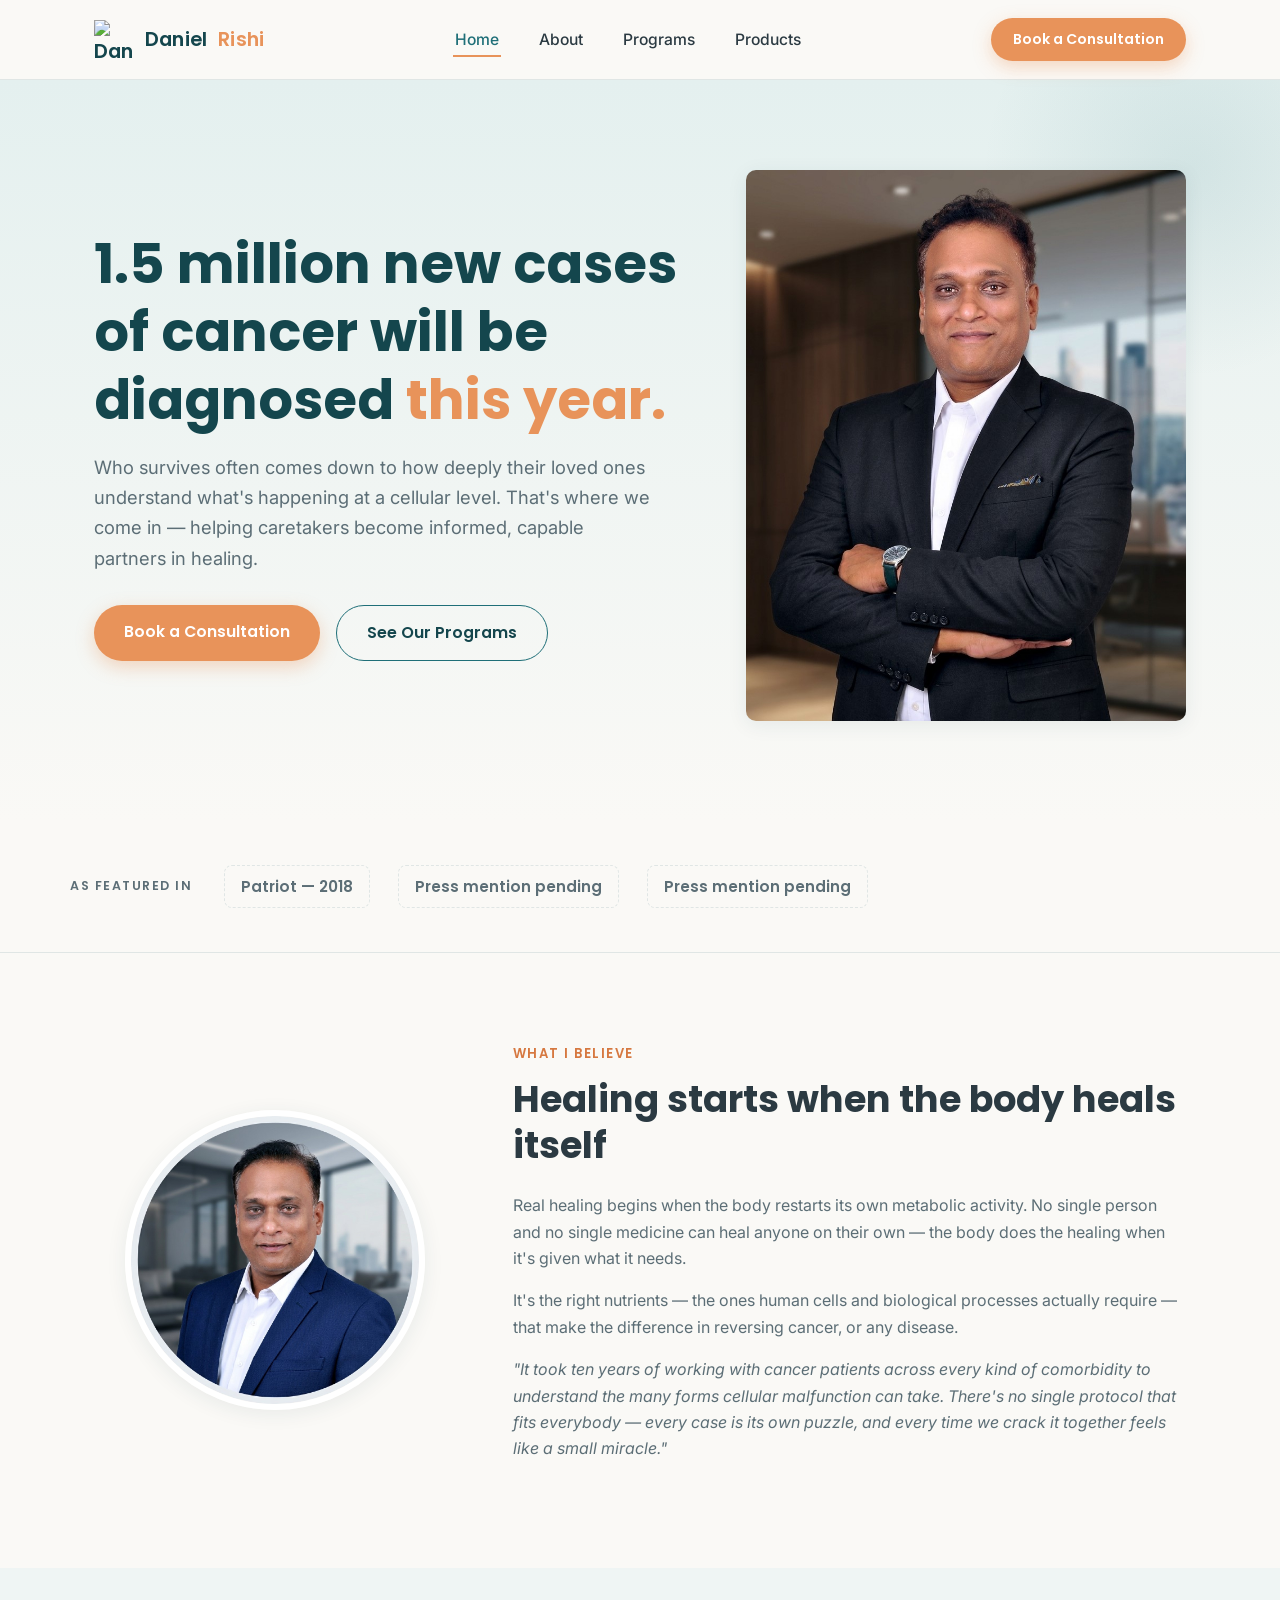
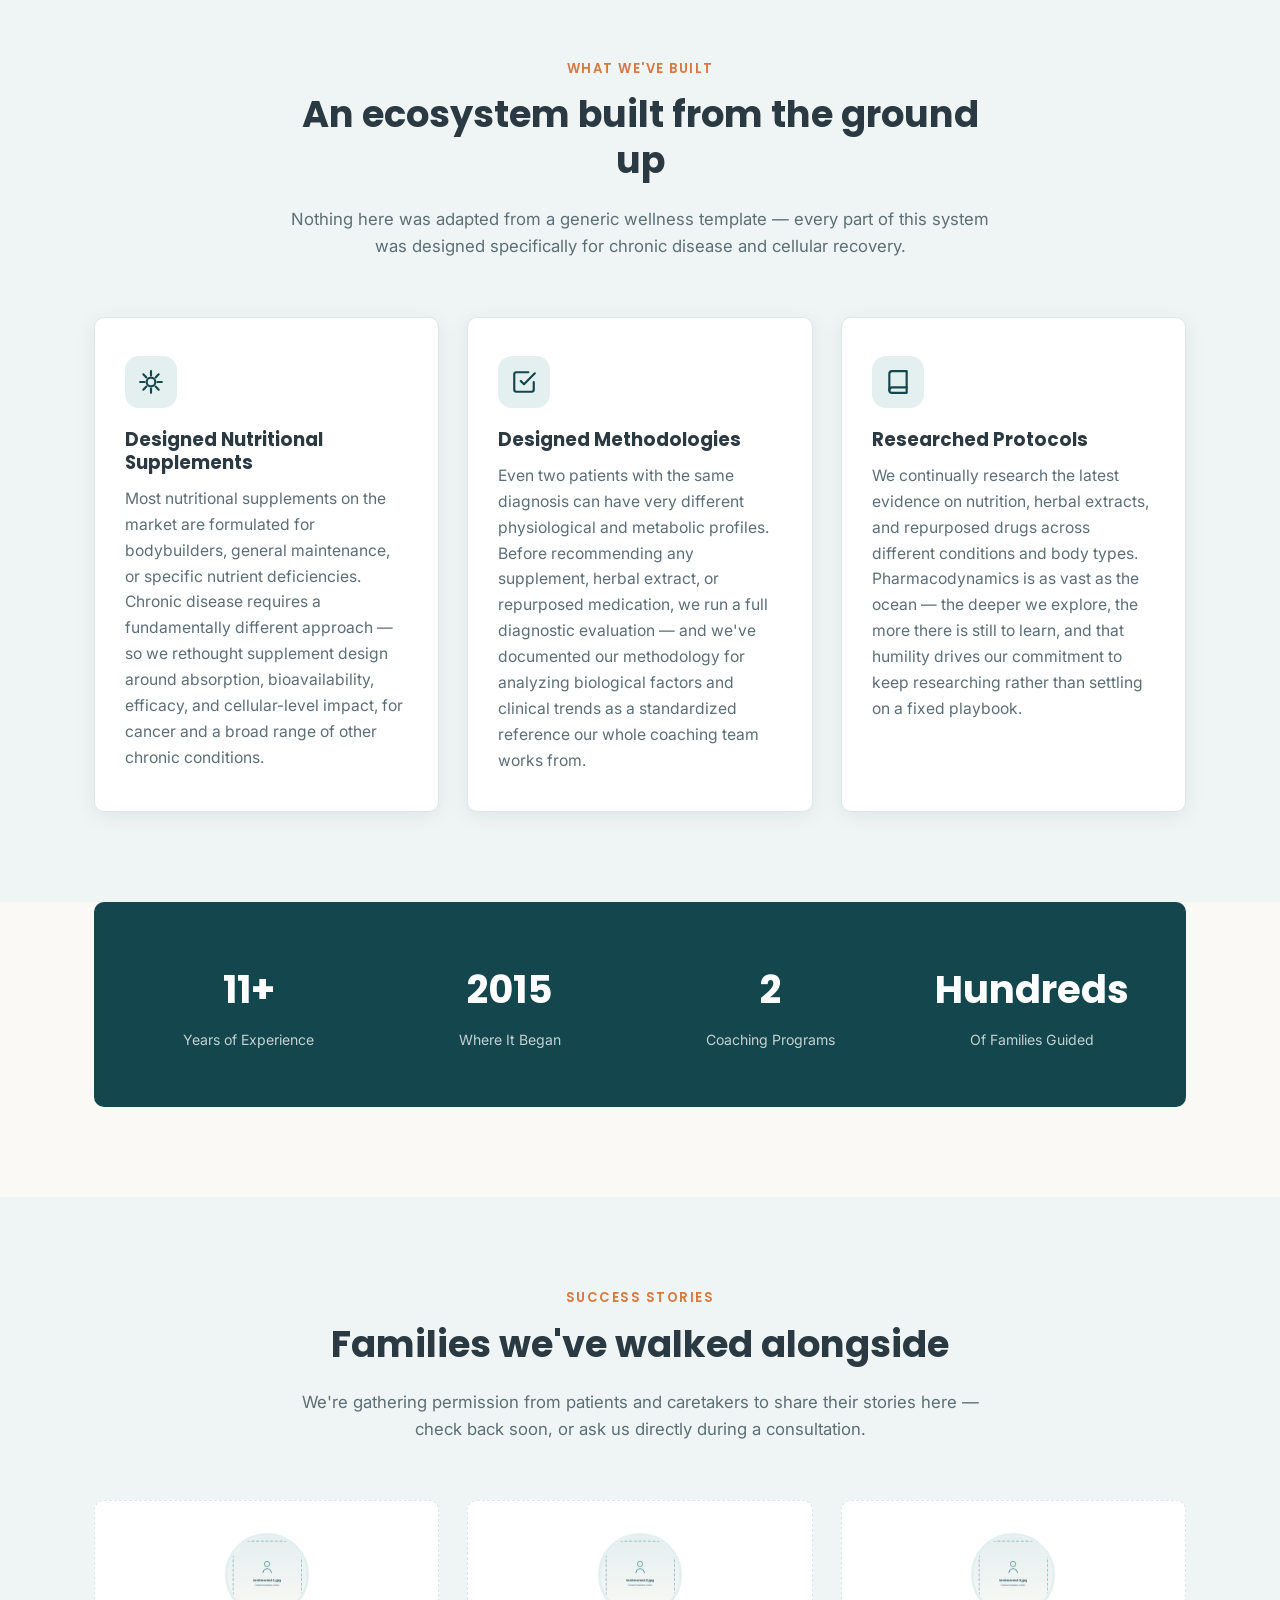
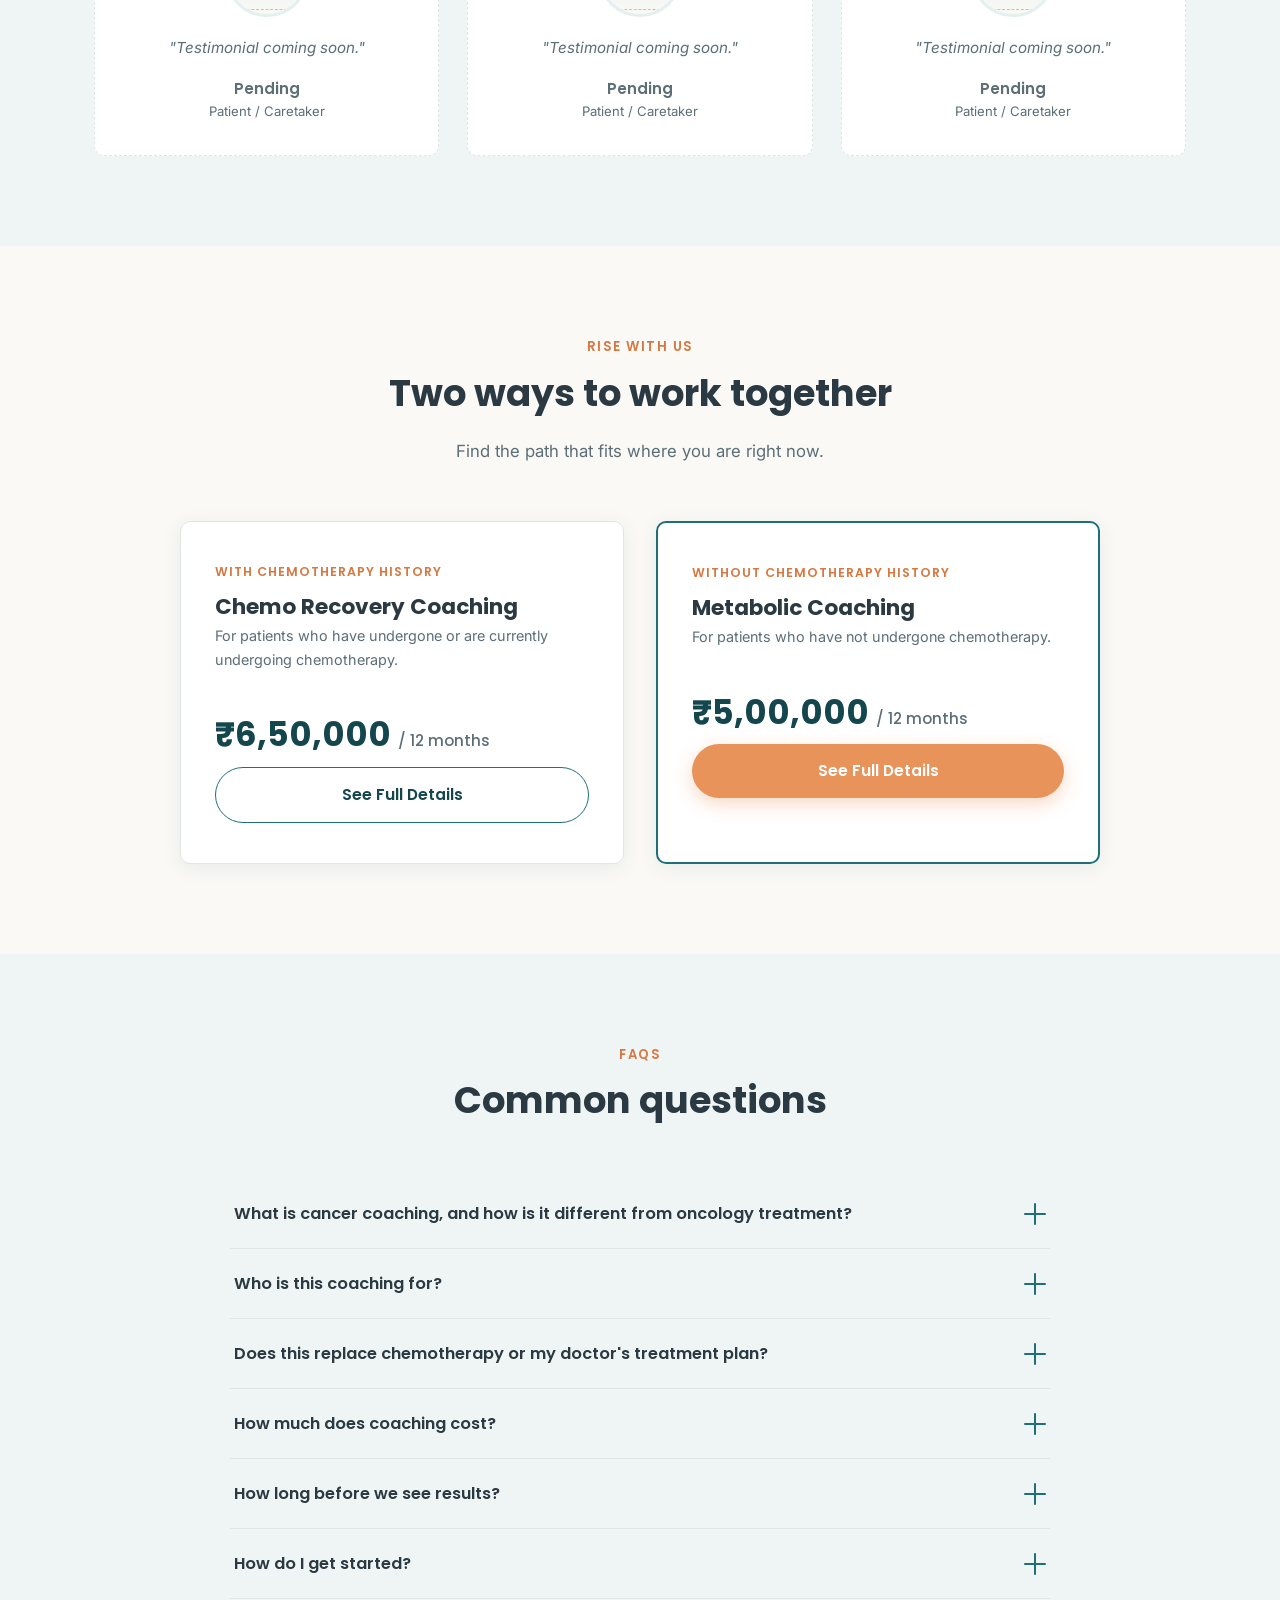
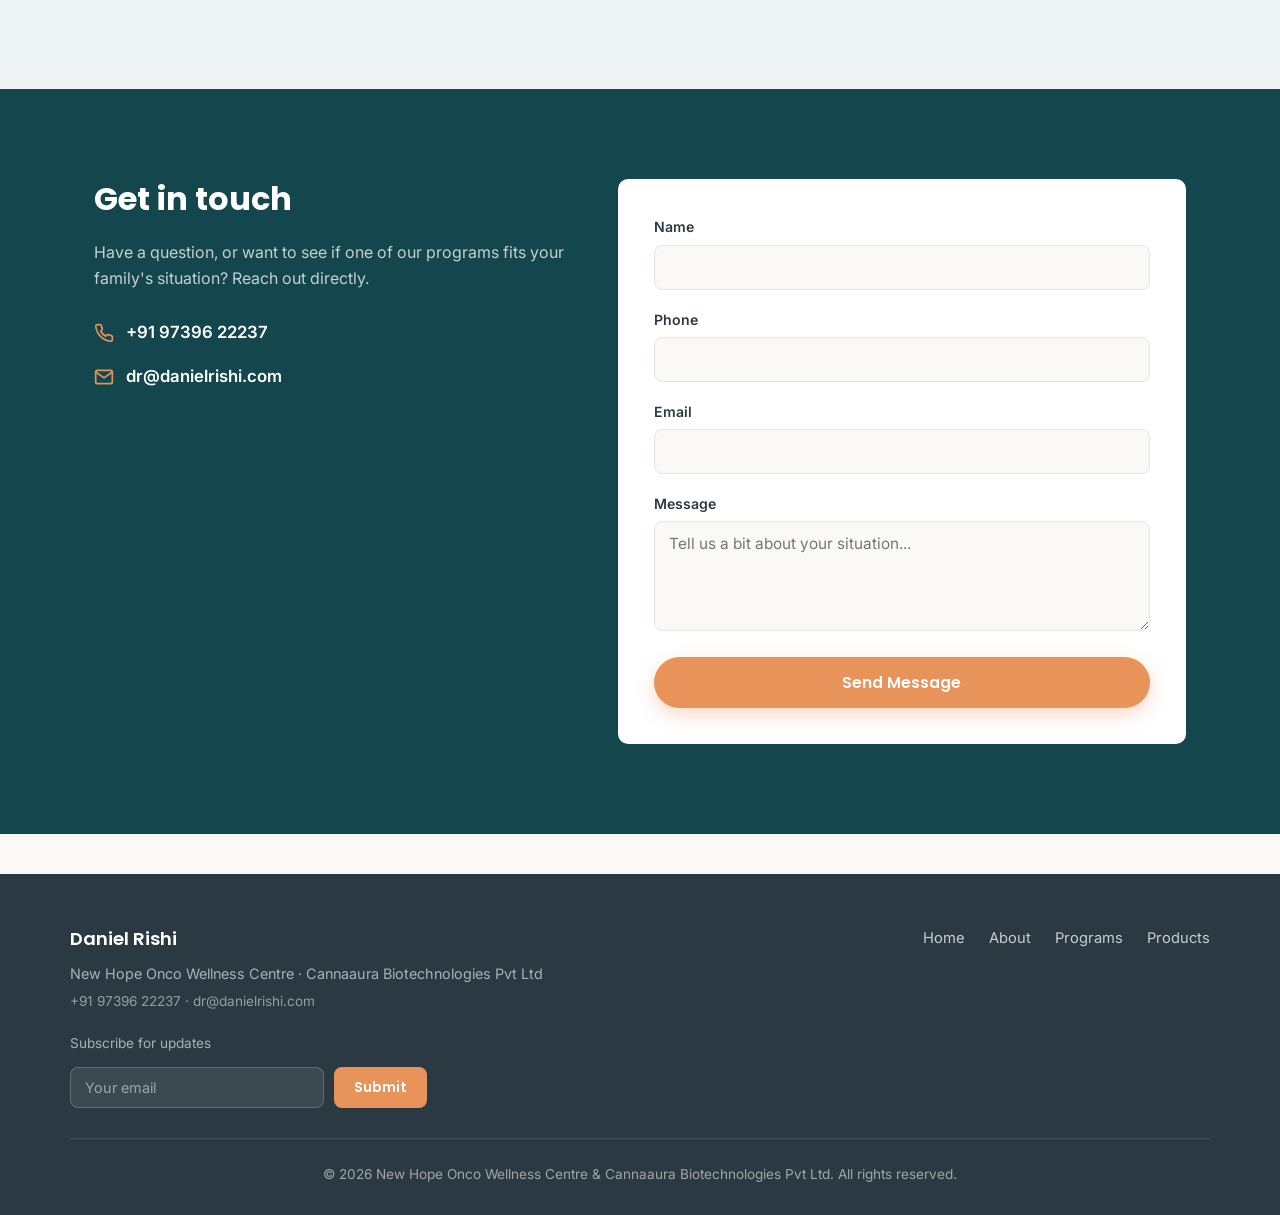
==== commit 6cdd0544: "Add files via upload" ====
--- a/index.html
+++ b/index.html
@@ -17,11 +17,7 @@
 <header class="site-header">
   <div class="nav-wrap">
     <a href="index.html" class="logo">
-      <svg class="logo-badge" viewBox="0 0 40 40" width="38" height="38" xmlns="http://www.w3.org/2000/svg" aria-hidden="true">
-        <defs><linearGradient id="g1" x1="0" y1="0" x2="1" y2="1"><stop offset="0" stop-color="#1F6F78"/><stop offset="1" stop-color="#E8935A"/></linearGradient></defs>
-        <rect width="40" height="40" rx="11" fill="url(#g1)"/>
-        <text x="20" y="27" font-family="Poppins, sans-serif" font-weight="700" font-size="16" fill="#fff" text-anchor="middle">DR</text>
-      </svg>
+      <img src="images/logo-icon.png" class="logo-mark" width="40" height="40" alt="Daniel Rishi logo">
       Daniel <span>Rishi</span>
     </a>
     <nav>
@@ -263,7 +259,7 @@
       </div>
       <div class="contact-form">
         <form id="contactForm">
-          <input type="hidden" name="access_key" value="YOUR_WEB3FORMS_ACCESS_KEY">
+          <input type="hidden" name="access_key" value="0347f1ab-234f-4ee7-a2c3-82b5cd04e753">
           <input type="hidden" name="subject" value="New contact request from danielrishi.com — Home page">
           <input type="hidden" name="from_name" value="danielrishi.com website">
           <div class="form-row">
@@ -299,7 +295,7 @@
       <div class="newsletter">
         <p style="margin:0; font-size:0.85rem; color:rgba(255,255,255,0.6);">Subscribe for updates</p>
         <form class="newsletter-form" id="newsletterForm">
-          <input type="hidden" name="access_key" value="YOUR_WEB3FORMS_ACCESS_KEY">
+          <input type="hidden" name="access_key" value="0347f1ab-234f-4ee7-a2c3-82b5cd04e753">
           <input type="hidden" name="subject" value="New newsletter signup from danielrishi.com">
           <input type="email" name="email" placeholder="Your email" required>
           <button type="submit">Submit</button>
--- a/styles.css
+++ b/styles.css
@@ -104,6 +104,14 @@
   color: var(--color-accent);
 }
 
+.logo-mark {
+  width: 40px;
+  height: 40px;
+  flex-shrink: 0;
+  object-fit: contain;
+  display: block;
+}
+
 .logo-badge {
   width: 38px;
   height: 38px;
